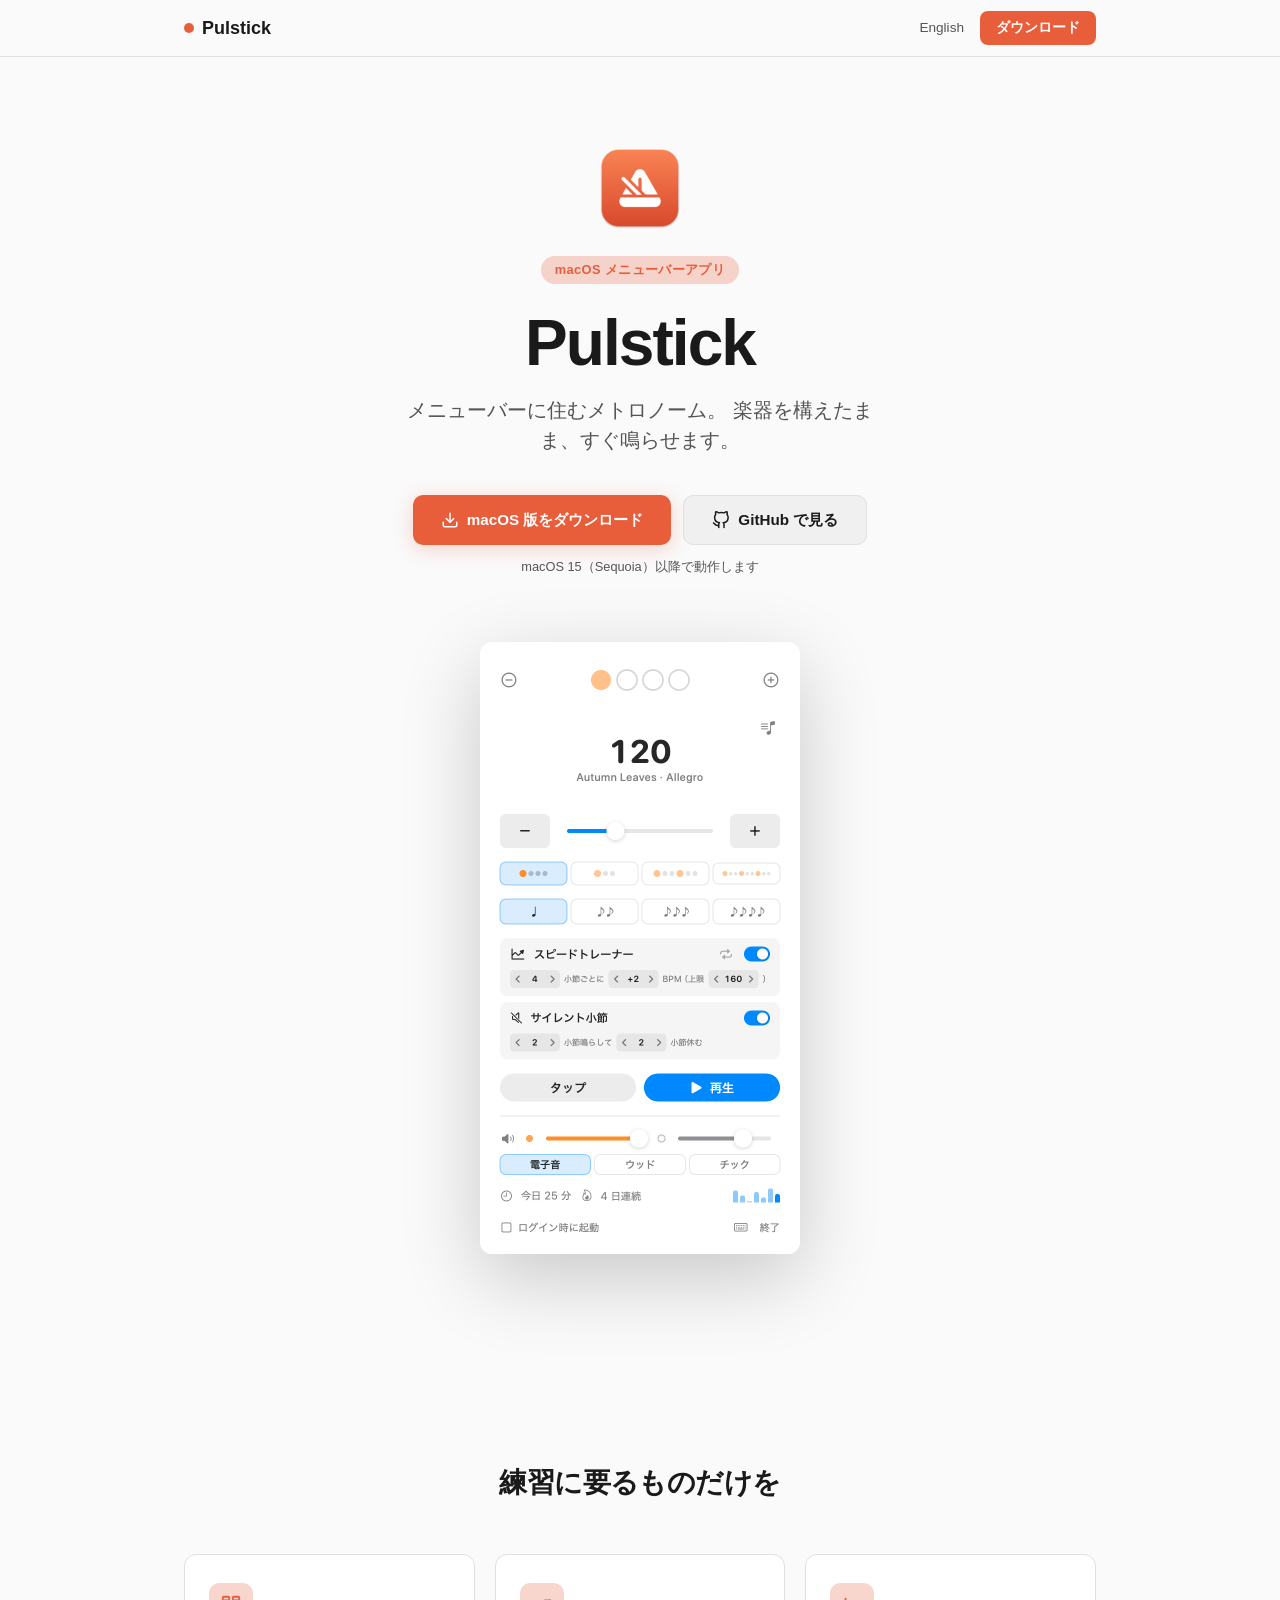
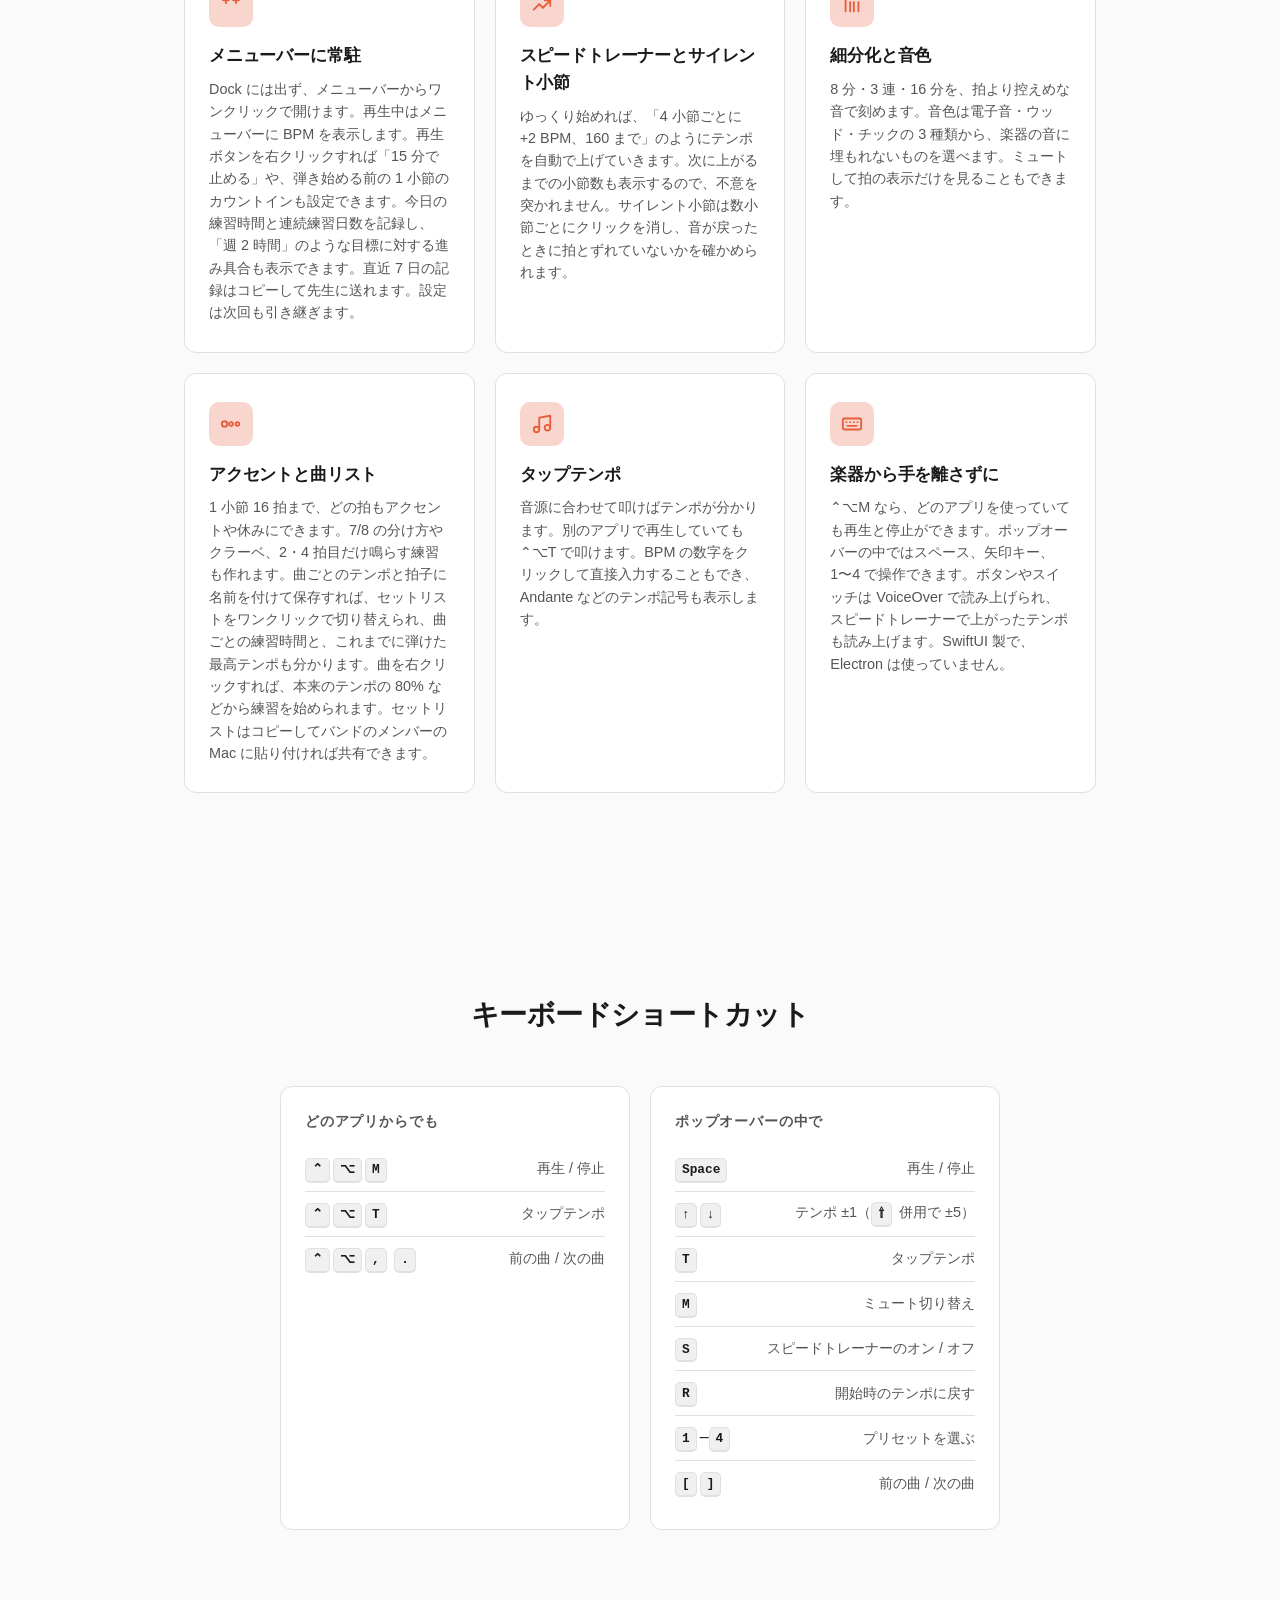
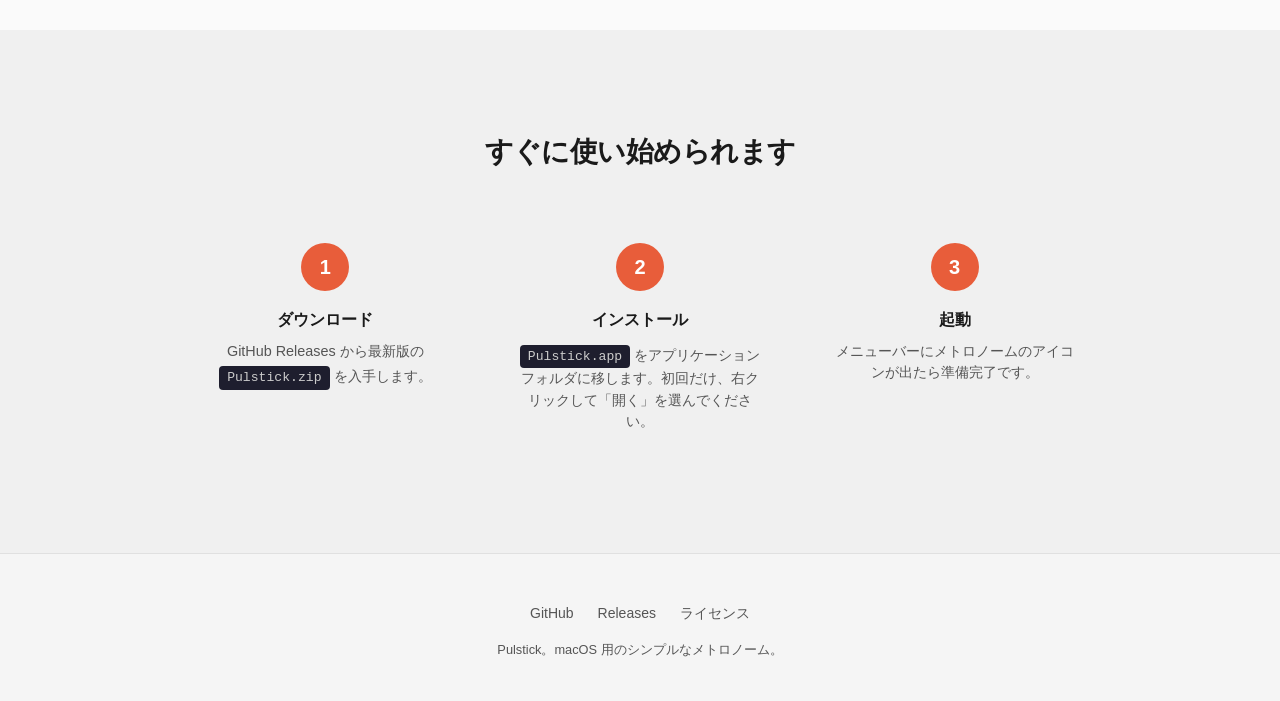
==== docs/ja/index.html @ 2b5653b4 "docs: tone down the VoiceOver claim" ====
<!DOCTYPE html>
<html lang="ja">
<head>
  <meta charset="UTF-8">
  <meta name="viewport" content="width=device-width, initial-scale=1.0">
  <title>Pulstick — メニューバーに住むメトロノーム（macOS）</title>
  <meta name="description" content="Pulstick は macOS のメニューバーに常駐するメトロノームです。タップテンポ、自由なアクセント、細分化、スピードトレーナー、どのアプリからでも使えるショートカットに対応。">
  <meta name="theme-color" content="#e85d3a" media="(prefers-color-scheme: light)">
  <meta name="theme-color" content="#f06b45" media="(prefers-color-scheme: dark)">
  <link rel="alternate" hreflang="en" href="../">
  <link rel="alternate" hreflang="ja" href="./">
  <link rel="icon" type="image/png" href="../icon.png">
  <link rel="apple-touch-icon" href="../icon.png">
  <link rel="stylesheet" href="../style.css">
</head>
<body>

  <a href="#main" class="skip-link">本文へ移動</a>

  <!-- Header -->
  <header class="site-header" role="banner">
    <div class="container">
      <div class="site-logo">
        <div class="logo-dot" aria-hidden="true"></div>
        Pulstick
      </div>
      <div class="header-actions">
        <a href="../" class="lang-link" hreflang="en" lang="en">English</a>
        <a href="https://github.com/ash1day/Pulstick/releases" class="header-cta">
          ダウンロード
        </a>
      </div>
    </div>
  </header>

  <main id="main">

    <!-- Hero -->
    <section class="hero" aria-labelledby="hero-heading">
      <div class="container">
        <img src="../icon.png" alt="" class="hero-icon" width="96" height="96">
        <div class="hero-badge">macOS メニューバーアプリ</div>
        <h1 id="hero-heading">Pulstick</h1>
        <p class="hero-tagline">
          メニューバーに住むメトロノーム。
          楽器を構えたまま、すぐ鳴らせます。
        </p>
        <div class="hero-actions">
          <a href="https://github.com/ash1day/Pulstick/releases" class="btn btn-primary">
            <svg width="18" height="18" viewBox="0 0 24 24" fill="none" stroke="currentColor" stroke-width="2" stroke-linecap="round" stroke-linejoin="round" aria-hidden="true"><path d="M21 15v4a2 2 0 0 1-2 2H5a2 2 0 0 1-2-2v-4"/><polyline points="7 10 12 15 17 10"/><line x1="12" y1="15" x2="12" y2="3"/></svg>
            macOS 版をダウンロード
          </a>
          <a href="https://github.com/ash1day/Pulstick" class="btn btn-secondary">
            <svg width="18" height="18" viewBox="0 0 24 24" fill="none" stroke="currentColor" stroke-width="2" stroke-linecap="round" stroke-linejoin="round" aria-hidden="true"><path d="M9 19c-5 1.5-5-2.5-7-3m14 6v-3.87a3.37 3.37 0 0 0-.94-2.61c3.14-.35 6.44-1.54 6.44-7A5.44 5.44 0 0 0 20 4.77 5.07 5.07 0 0 0 19.91 1S18.73.65 16 2.48a13.38 13.38 0 0 0-7 0C6.27.65 5.09 1 5.09 1A5.07 5.07 0 0 0 5 4.77a5.44 5.44 0 0 0-1.5 3.78c0 5.42 3.3 6.61 6.44 7A3.37 3.37 0 0 0 9 18.13V22"/></svg>
            GitHub で見る
          </a>
        </div>
        <p class="hero-note">macOS 15（Sequoia）以降で動作します</p>

        <!-- App Screenshot -->
        <div class="screenshot-wrapper">
          <picture>
            <source srcset="screenshot-dark.png" media="(prefers-color-scheme: dark)">
            <img src="screenshot.png" alt="Pulstick の画面。拍の丸、120 BPM（Allegro）、拍子と細分化のボタン、スピードトレーナーとサイレント小節の設定、タップと再生のボタン、今日の練習時間" class="screenshot" width="320" height="612" />
          </picture>
        </div>
      </div>
    </section>

    <!-- Features -->
    <section class="features" id="features" aria-labelledby="features-heading">
      <div class="container">
        <h2 class="section-title" id="features-heading">練習に要るものだけを</h2>
        <div class="features-grid">

          <div class="feature-card">
            <div class="feature-icon">
              <svg viewBox="0 0 24 24" aria-hidden="true"><rect x="3" y="3" width="7" height="4" rx="1"/><rect x="14" y="3" width="7" height="4" rx="1"/><line x1="6.5" y1="7" x2="6.5" y2="10"/><line x1="17.5" y1="7" x2="17.5" y2="10"/></svg>
            </div>
            <h3>メニューバーに常駐</h3>
            <p>Dock には出ず、メニューバーからワンクリックで開けます。再生中はメニューバーに BPM を表示します。再生ボタンを右クリックすれば「15 分で止める」や、弾き始める前の 1 小節のカウントインも設定できます。今日の練習時間と連続練習日数を記録し、「週 2 時間」のような目標に対する進み具合も表示できます。直近 7 日の記録はコピーして先生に送れます。設定は次回も引き継ぎます。</p>
          </div>

          <div class="feature-card">
            <div class="feature-icon">
              <svg viewBox="0 0 24 24" aria-hidden="true"><polyline points="3 17 9 11 13 15 21 7"/><polyline points="15 7 21 7 21 13"/></svg>
            </div>
            <h3>スピードトレーナーとサイレント小節</h3>
            <p>ゆっくり始めれば、「4 小節ごとに +2 BPM、160 まで」のようにテンポを自動で上げていきます。次に上がるまでの小節数も表示するので、不意を突かれません。サイレント小節は数小節ごとにクリックを消し、音が戻ったときに拍とずれていないかを確かめられます。</p>
          </div>

          <div class="feature-card">
            <div class="feature-icon">
              <svg viewBox="0 0 24 24" aria-hidden="true"><line x1="5" y1="5" x2="5" y2="19"/><line x1="10" y1="9" x2="10" y2="19"/><line x1="14" y1="9" x2="14" y2="19"/><line x1="19" y1="9" x2="19" y2="19"/></svg>
            </div>
            <h3>細分化と音色</h3>
            <p>8 分・3 連・16 分を、拍より控えめな音で刻めます。音色は電子音・ウッド・チックの 3 種類から、楽器の音に埋もれないものを選べます。ミュートして拍の表示だけを見ることもできます。</p>
          </div>

          <div class="feature-card">
            <div class="feature-icon">
              <svg viewBox="0 0 24 24" aria-hidden="true"><circle cx="5" cy="12" r="3"/><circle cx="12" cy="12" r="2"/><circle cx="19" cy="12" r="2"/></svg>
            </div>
            <h3>アクセントと曲リスト</h3>
            <p>1 小節 16 拍まで、どの拍もアクセントや休みにできます。7/8 の分け方やクラーベ、2・4 拍目だけ鳴らす練習も作れます。曲ごとのテンポと拍子に名前を付けて保存すれば、セットリストをワンクリックで切り替えられ、曲ごとの練習時間と、これまでに弾けた最高テンポも分かります。曲を右クリックすれば、本来のテンポの 80% などから練習を始められます。セットリストはコピーしてバンドのメンバーの Mac に貼り付ければ共有できます。</p>
          </div>

          <div class="feature-card">
            <div class="feature-icon">
              <svg viewBox="0 0 24 24" aria-hidden="true"><path d="M9 18V5l12-2v13"/><circle cx="6" cy="18" r="3"/><circle cx="18" cy="16" r="3"/></svg>
            </div>
            <h3>タップテンポ</h3>
            <p>音源に合わせて叩けばテンポが分かります。別のアプリで再生していても ⌃⌥T で叩けます。BPM の数字をクリックして直接入力することもでき、Andante などのテンポ記号も表示します。</p>
          </div>

          <div class="feature-card">
            <div class="feature-icon">
              <svg viewBox="0 0 24 24" aria-hidden="true"><rect x="2" y="6" width="20" height="12" rx="2"/><line x1="6" y1="10" x2="6" y2="10"/><line x1="10" y1="10" x2="10" y2="10"/><line x1="14" y1="10" x2="14" y2="10"/><line x1="18" y1="10" x2="18" y2="10"/><line x1="7" y1="14" x2="17" y2="14"/></svg>
            </div>
            <h3>楽器から手を離さずに</h3>
            <p>⌃⌥M なら、どのアプリを使っていても再生と停止ができます。ポップオーバーの中ではスペース、矢印キー、1〜4 で操作できます。ボタンやスイッチは VoiceOver で読み上げられ、スピードトレーナーで上がったテンポも読み上げます。SwiftUI 製で、Electron は使っていません。</p>
          </div>

        </div>
      </div>
    </section>

    <!-- Shortcuts -->
    <section class="shortcuts" id="shortcuts" aria-labelledby="shortcuts-heading">
      <div class="container">
        <h2 class="section-title" id="shortcuts-heading">キーボードショートカット</h2>
        <div class="shortcut-groups">
          <div class="shortcut-group">
            <h3>どのアプリからでも</h3>
            <dl>
              <div><dt><kbd>⌃</kbd><kbd>⌥</kbd><kbd>M</kbd></dt><dd>再生 / 停止</dd></div>
              <div><dt><kbd>⌃</kbd><kbd>⌥</kbd><kbd>T</kbd></dt><dd>タップテンポ</dd></div>
              <div><dt><kbd>⌃</kbd><kbd>⌥</kbd><kbd>,</kbd> <kbd>.</kbd></dt><dd>前の曲 / 次の曲</dd></div>
            </dl>
          </div>
          <div class="shortcut-group">
            <h3>ポップオーバーの中で</h3>
            <dl>
              <div><dt><kbd>Space</kbd></dt><dd>再生 / 停止</dd></div>
              <div><dt><kbd>↑</kbd><kbd>↓</kbd></dt><dd>テンポ ±1（<kbd>⇧</kbd> 併用で ±5）</dd></div>
              <div><dt><kbd>T</kbd></dt><dd>タップテンポ</dd></div>
              <div><dt><kbd>M</kbd></dt><dd>ミュート切り替え</dd></div>
              <div><dt><kbd>S</kbd></dt><dd>スピードトレーナーのオン / オフ</dd></div>
              <div><dt><kbd>R</kbd></dt><dd>開始時のテンポに戻す</dd></div>
              <div><dt><kbd>1</kbd>–<kbd>4</kbd></dt><dd>プリセットを選ぶ</dd></div>
              <div><dt><kbd>[</kbd><kbd>]</kbd></dt><dd>前の曲 / 次の曲</dd></div>
            </dl>
          </div>
        </div>
      </div>
    </section>

    <!-- Install -->
    <section class="install" id="install" aria-labelledby="install-heading">
      <div class="container">
        <h2 class="section-title" id="install-heading">すぐに使い始められます</h2>
        <div class="install-steps">

          <div class="install-step">
            <div class="step-number">1</div>
            <h3>ダウンロード</h3>
            <p>GitHub Releases から最新版の <code>Pulstick.zip</code> を入手します。</p>
          </div>

          <div class="install-step">
            <div class="step-number">2</div>
            <h3>インストール</h3>
            <p><code>Pulstick.app</code> をアプリケーションフォルダに移します。初回だけ、右クリックして「開く」を選んでください。</p>
          </div>

          <div class="install-step">
            <div class="step-number">3</div>
            <h3>起動</h3>
            <p>メニューバーにメトロノームのアイコンが出たら準備完了です。</p>
          </div>

        </div>
      </div>
    </section>

  </main>

  <!-- Footer -->
  <footer class="site-footer" role="contentinfo">
    <div class="container">
      <nav class="footer-links" aria-label="フッター">
        <a href="https://github.com/ash1day/Pulstick">GitHub</a>
        <a href="https://github.com/ash1day/Pulstick/releases">Releases</a>
        <a href="https://github.com/ash1day/Pulstick/blob/main/LICENSE">ライセンス</a>
      </nav>
      <p class="footer-copy">Pulstick。macOS 用のシンプルなメトロノーム。</p>
    </div>
  </footer>

</body>
</html>
---- docs/style.css ----
/* ============================================
   Pulstick Landing Page Styles
   Minimal, dark-mode ready, responsive
   ============================================ */

/* --- Reset & Base --- */
*,
*::before,
*::after {
  box-sizing: border-box;
  margin: 0;
  padding: 0;
}

:root {
  --bg: #fafafa;
  --bg-secondary: #f0f0f0;
  --text: #1a1a1a;
  --text-secondary: #555;
  --accent: #e85d3a;
  --accent-hover: #d14a28;
  --accent-glow: rgba(232, 93, 58, 0.25);
  --card-bg: #fff;
  --card-border: #e0e0e0;
  --footer-bg: #f5f5f5;
  --radius: 12px;
  --transition: 0.3s ease;
}

@media (prefers-color-scheme: dark) {
  :root {
    --bg: #0f0f14;
    --bg-secondary: #18181f;
    --text: #e8e8ec;
    --text-secondary: #9a9aaa;
    --accent: #f06b45;
    --accent-hover: #ff7f5c;
    --accent-glow: rgba(240, 107, 69, 0.3);
    --card-bg: #1a1a24;
    --card-border: #2a2a38;
    --footer-bg: #111118;
  }
}

html {
  scroll-behavior: smooth;
  -webkit-font-smoothing: antialiased;
  -moz-osx-font-smoothing: grayscale;
}

body {
  font-family: -apple-system, BlinkMacSystemFont, "SF Pro Text", "Segoe UI",
    Roboto, Helvetica, Arial, sans-serif;
  background: var(--bg);
  color: var(--text);
  line-height: 1.6;
  overflow-x: hidden;
}

a {
  color: var(--accent);
  text-decoration: none;
  transition: color var(--transition);
}

a:hover {
  color: var(--accent-hover);
}

/* --- Utility --- */
.container {
  max-width: 960px;
  margin: 0 auto;
  padding: 0 24px;
}

.section-title {
  font-size: 1.75rem;
  font-weight: 700;
  text-align: center;
  margin-bottom: 48px;
  letter-spacing: -0.02em;
}

/* --- Header / Nav --- */
.site-header {
  position: fixed;
  top: 0;
  left: 0;
  right: 0;
  z-index: 100;
  background: rgba(250, 250, 250, 0.8);
  backdrop-filter: blur(12px);
  -webkit-backdrop-filter: blur(12px);
  border-bottom: 1px solid var(--card-border);
  transition: background var(--transition);
}

@media (prefers-color-scheme: dark) {
  .site-header {
    background: rgba(15, 15, 20, 0.8);
  }
}

.site-header .container {
  display: flex;
  align-items: center;
  justify-content: space-between;
  height: 56px;
}

.site-logo {
  font-size: 1.125rem;
  font-weight: 700;
  color: var(--text);
  display: flex;
  align-items: center;
  gap: 8px;
}

.logo-dot {
  width: 10px;
  height: 10px;
  border-radius: 50%;
  background: var(--accent);
  animation: pulse-dot 1.2s ease-in-out infinite;
}

.header-cta {
  font-size: 0.85rem;
  font-weight: 600;
  padding: 6px 16px;
  border-radius: 8px;
  background: var(--accent);
  color: #fff;
  transition: background var(--transition), transform var(--transition);
}

.header-cta:hover {
  background: var(--accent-hover);
  color: #fff;
  transform: translateY(-1px);
}

/* --- Hero --- */
.hero {
  padding: 140px 0 100px;
  text-align: center;
}

.hero-badge {
  display: inline-block;
  font-size: 0.8rem;
  font-weight: 600;
  color: var(--accent);
  background: var(--accent-glow);
  padding: 4px 14px;
  border-radius: 20px;
  margin-bottom: 24px;
  letter-spacing: 0.03em;
}

.hero h1 {
  font-size: clamp(2.5rem, 6vw, 4rem);
  font-weight: 800;
  letter-spacing: -0.03em;
  line-height: 1.1;
  margin-bottom: 16px;
}

.hero-tagline {
  font-size: clamp(1rem, 2.5vw, 1.25rem);
  color: var(--text-secondary);
  max-width: 500px;
  margin: 0 auto 40px;
  line-height: 1.5;
}

.hero-actions {
  display: flex;
  gap: 12px;
  justify-content: center;
  flex-wrap: wrap;
  margin-bottom: 12px;
}

.btn {
  display: inline-flex;
  align-items: center;
  gap: 8px;
  font-size: 0.95rem;
  font-weight: 600;
  padding: 12px 28px;
  border-radius: 10px;
  transition: background var(--transition), transform var(--transition),
    box-shadow var(--transition);
}

.btn-primary {
  background: var(--accent);
  color: #fff;
  box-shadow: 0 4px 20px var(--accent-glow);
}

.btn-primary:hover {
  background: var(--accent-hover);
  color: #fff;
  transform: translateY(-2px);
  box-shadow: 0 8px 30px var(--accent-glow);
}

.btn-secondary {
  background: var(--bg-secondary);
  color: var(--text);
  border: 1px solid var(--card-border);
}

.btn-secondary:hover {
  background: var(--card-bg);
  transform: translateY(-2px);
}

.hero-note {
  font-size: 0.8rem;
  color: var(--text-secondary);
  margin-top: 8px;
}

/* --- Screenshot --- */
.screenshot-wrapper {
  margin-top: 64px;
  display: flex;
  justify-content: center;
}

.screenshot {
  border-radius: 12px;
  box-shadow: 0 24px 80px rgba(0, 0, 0, 0.2);
  max-width: 100%;
  height: auto;
}

/* --- Pulse Animation --- */
@keyframes pulse-dot {
  0%,
  100% {
    transform: scale(1);
    opacity: 1;
  }
  50% {
    transform: scale(1.5);
    opacity: 0.6;
  }
}

/* --- Features --- */
.features {
  padding: 100px 0;
}

.features-grid {
  display: grid;
  grid-template-columns: repeat(auto-fit, minmax(260px, 1fr));
  gap: 20px;
}

.feature-card {
  background: var(--card-bg);
  border: 1px solid var(--card-border);
  border-radius: var(--radius);
  padding: 28px 24px;
  transition: transform var(--transition), box-shadow var(--transition);
}

.feature-card:hover {
  transform: translateY(-4px);
  box-shadow: 0 12px 40px rgba(0, 0, 0, 0.08);
}

@media (prefers-color-scheme: dark) {
  .feature-card:hover {
    box-shadow: 0 12px 40px rgba(0, 0, 0, 0.3);
  }
}

.feature-icon {
  width: 44px;
  height: 44px;
  border-radius: 10px;
  background: var(--accent-glow);
  display: flex;
  align-items: center;
  justify-content: center;
  margin-bottom: 16px;
}

.feature-icon svg {
  width: 22px;
  height: 22px;
  stroke: var(--accent);
  fill: none;
  stroke-width: 2;
  stroke-linecap: round;
  stroke-linejoin: round;
}

.feature-card h3 {
  font-size: 1.05rem;
  font-weight: 700;
  margin-bottom: 8px;
  letter-spacing: -0.01em;
}

.feature-card p {
  font-size: 0.9rem;
  color: var(--text-secondary);
  line-height: 1.55;
}

/* --- Install --- */
.install {
  padding: 100px 0;
  background: var(--bg-secondary);
}

.install-steps {
  display: grid;
  grid-template-columns: repeat(auto-fit, minmax(240px, 1fr));
  gap: 32px;
  margin-top: 8px;
}

.install-step {
  text-align: center;
  padding: 20px;
}

.step-number {
  width: 48px;
  height: 48px;
  border-radius: 50%;
  background: var(--accent);
  color: #fff;
  font-size: 1.25rem;
  font-weight: 700;
  display: inline-flex;
  align-items: center;
  justify-content: center;
  margin-bottom: 16px;
}

.install-step h3 {
  font-size: 1rem;
  font-weight: 700;
  margin-bottom: 8px;
}

.install-step p {
  font-size: 0.9rem;
  color: var(--text-secondary);
  line-height: 1.5;
}

.install-step code {
  display: inline-block;
  background: #1e1e2e;
  color: #ccc;
  padding: 2px 8px;
  border-radius: 4px;
  font-size: 0.82rem;
  margin-top: 4px;
}

@media (prefers-color-scheme: dark) {
  .install-step code {
    background: #0a0a10;
  }
}

/* --- Footer --- */
.site-footer {
  padding: 48px 0;
  background: var(--footer-bg);
  border-top: 1px solid var(--card-border);
  text-align: center;
}

.footer-links {
  display: flex;
  gap: 24px;
  justify-content: center;
  margin-bottom: 16px;
  flex-wrap: wrap;
}

.footer-links a {
  font-size: 0.875rem;
  color: var(--text-secondary);
  transition: color var(--transition);
}

.footer-links a:hover {
  color: var(--accent);
}

.footer-copy {
  font-size: 0.8rem;
  color: var(--text-secondary);
}

/* --- Responsive --- */
@media (max-width: 640px) {
  .hero {
    padding: 120px 0 64px;
  }

  .section-title {
    font-size: 1.5rem;
    margin-bottom: 32px;
  }

  .features {
    padding: 64px 0;
  }

  .install {
    padding: 64px 0;
  }

  .features-grid {
    grid-template-columns: 1fr;
  }

  .install-steps {
    grid-template-columns: 1fr;
    gap: 24px;
  }
}

/* --- Accessibility --- */
@media (prefers-reduced-motion: reduce) {
  *,
  *::before,
  *::after {
    animation-duration: 0.01ms !important;
    animation-iteration-count: 1 !important;
    transition-duration: 0.01ms !important;
  }

  html {
    scroll-behavior: auto;
  }
}

:focus-visible {
  outline: 2px solid var(--accent);
  outline-offset: 2px;
}

/* Skip link for keyboard nav */
.skip-link {
  position: absolute;
  top: -100%;
  left: 8px;
  z-index: 200;
  background: var(--accent);
  color: #fff;
  padding: 8px 16px;
  border-radius: 0 0 8px 8px;
  font-size: 0.85rem;
  font-weight: 600;
  transition: top 0.2s;
}

.skip-link:focus {
  top: 0;
  color: #fff;
}

/* --- Shortcuts --- */
.shortcuts {
  padding: 100px 0;
}

.shortcut-groups {
  display: grid;
  grid-template-columns: repeat(auto-fit, minmax(260px, 1fr));
  gap: 20px;
  max-width: 720px;
  margin: 0 auto;
}

.shortcut-group {
  background: var(--card-bg);
  border: 1px solid var(--card-border);
  border-radius: var(--radius);
  padding: 24px;
}

.shortcut-group h3 {
  font-size: 0.85rem;
  font-weight: 600;
  text-transform: uppercase;
  letter-spacing: 0.06em;
  color: var(--text-secondary);
  margin-bottom: 14px;
}

.shortcut-group dl > div {
  display: flex;
  justify-content: space-between;
  align-items: center;
  gap: 12px;
  padding: 8px 0;
  border-top: 1px solid var(--card-border);
}

.shortcut-group dl > div:first-child {
  border-top: none;
}

.shortcut-group dd {
  font-size: 0.9rem;
  color: var(--text-secondary);
  text-align: right;
}

kbd {
  display: inline-block;
  min-width: 1.6em;
  padding: 2px 6px;
  margin-right: 3px;
  font: 600 0.8rem/1.4 ui-monospace, SFMono-Regular, Menlo, monospace;
  text-align: center;
  color: var(--text);
  background: var(--bg-secondary);
  border: 1px solid var(--card-border);
  border-bottom-width: 2px;
  border-radius: 5px;
}

@media (max-width: 640px) {
  .shortcuts {
    padding: 64px 0;
  }
}

/* --- App icon in hero --- */
.hero-icon {
  display: block;
  margin: 0 auto 20px;
  width: 96px;
  height: 96px;
}

/* --- Language switch --- */
.header-actions {
  display: flex;
  align-items: center;
  gap: 16px;
}

.lang-link {
  font-size: 0.85rem;
  color: var(--text-secondary);
  text-decoration: none;
}

.lang-link:hover {
  color: var(--text);
  text-decoration: underline;
}
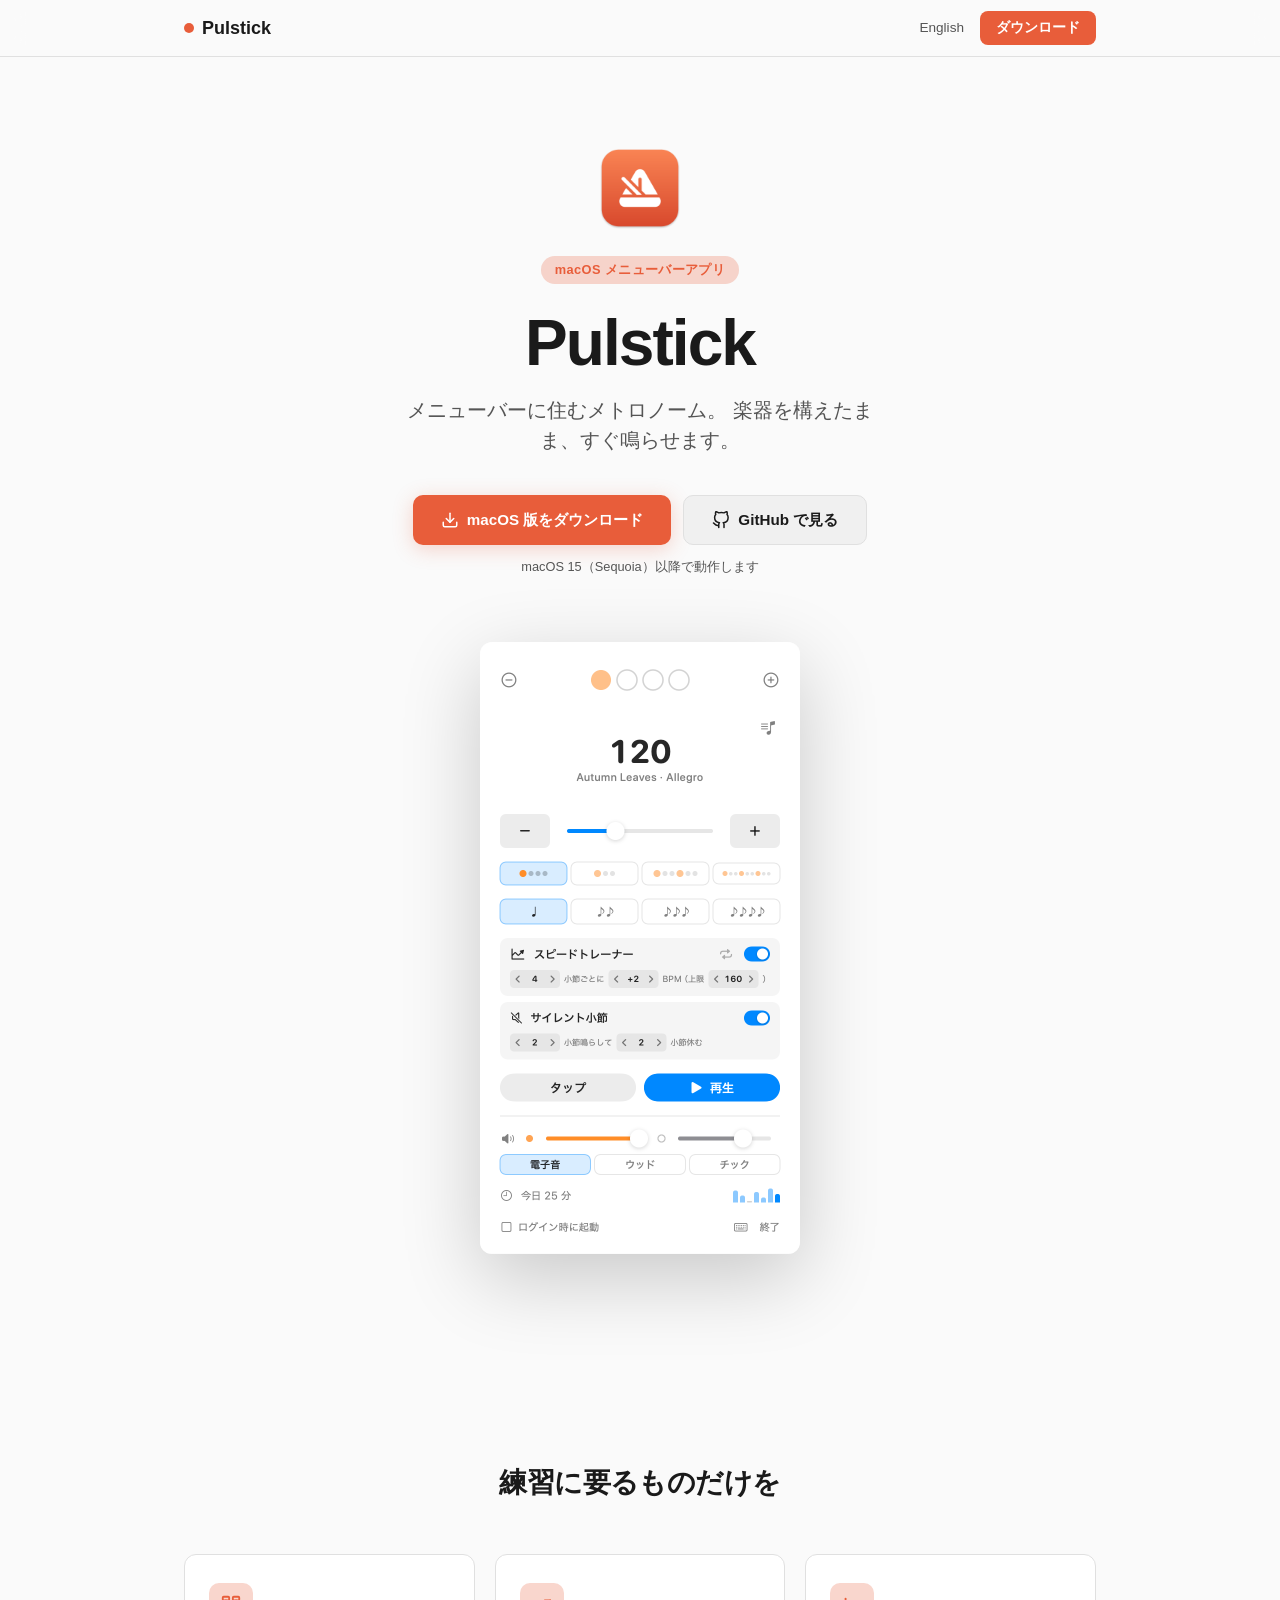
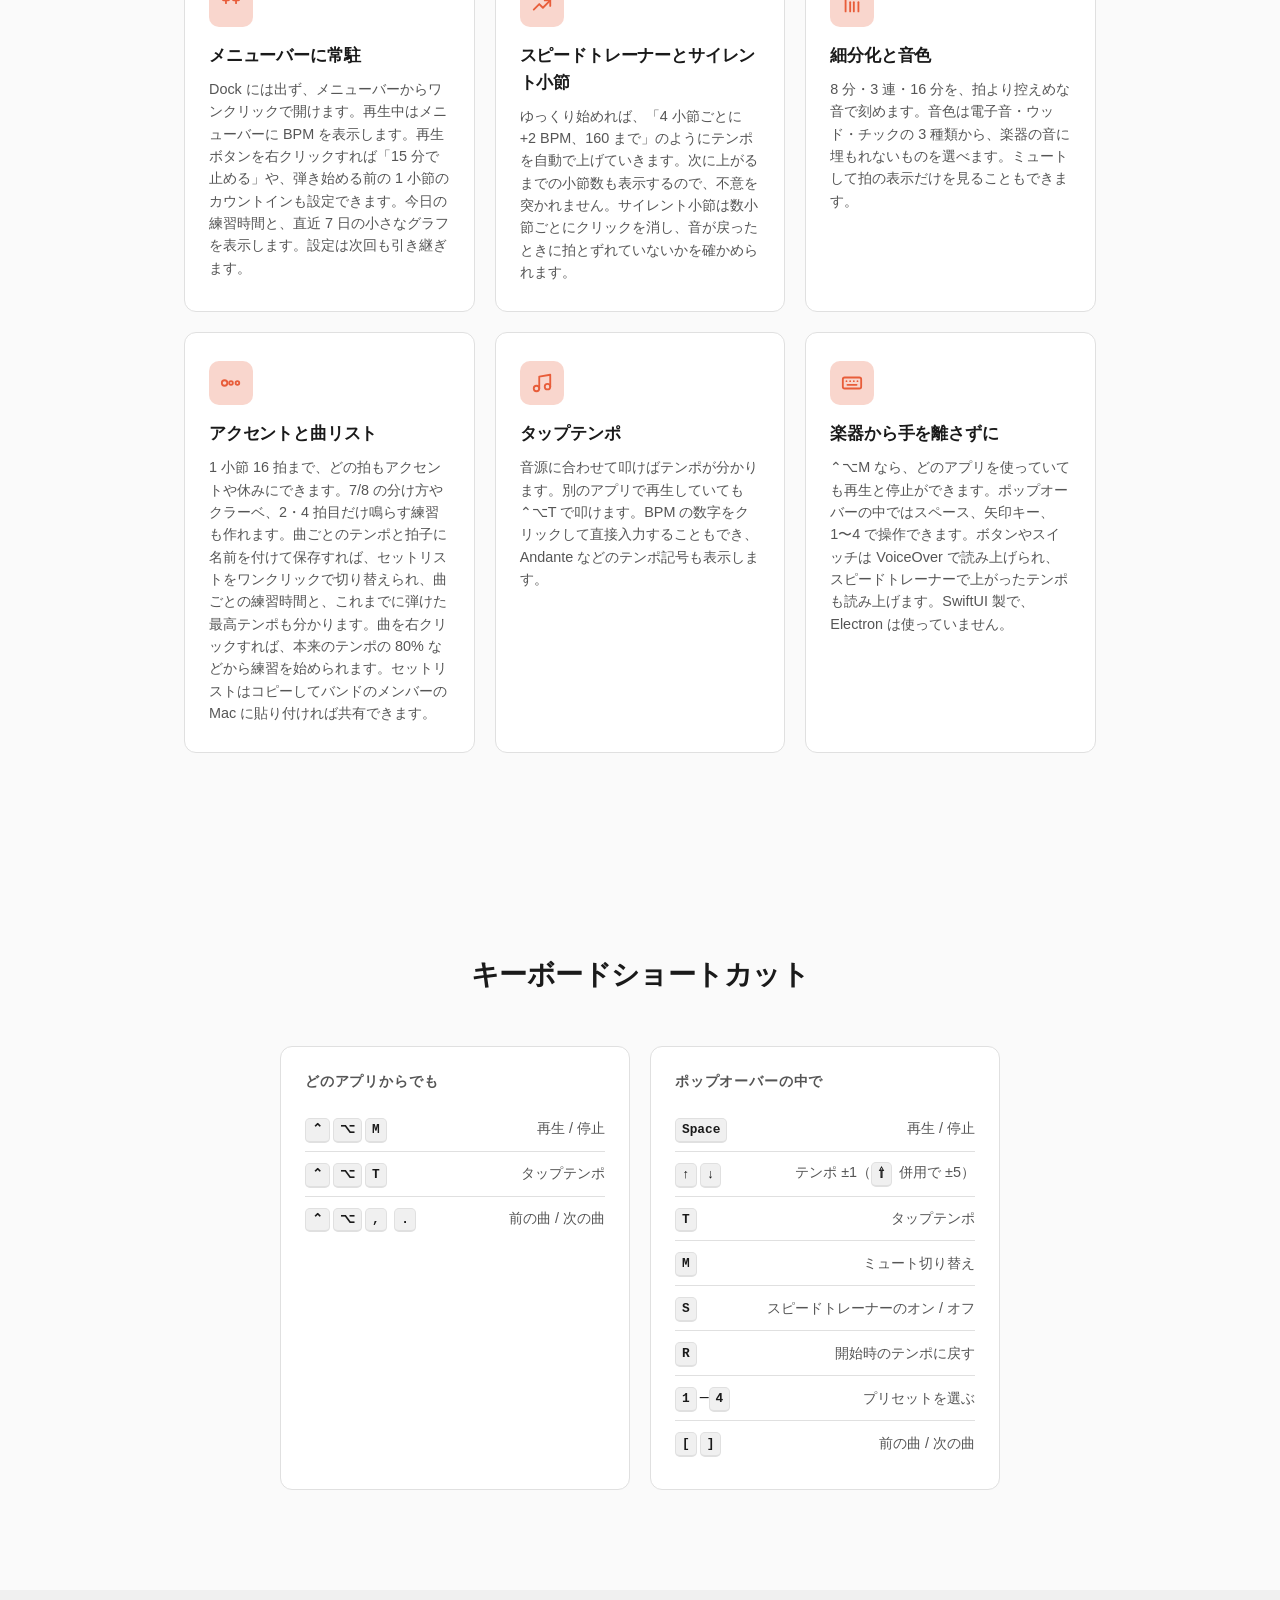
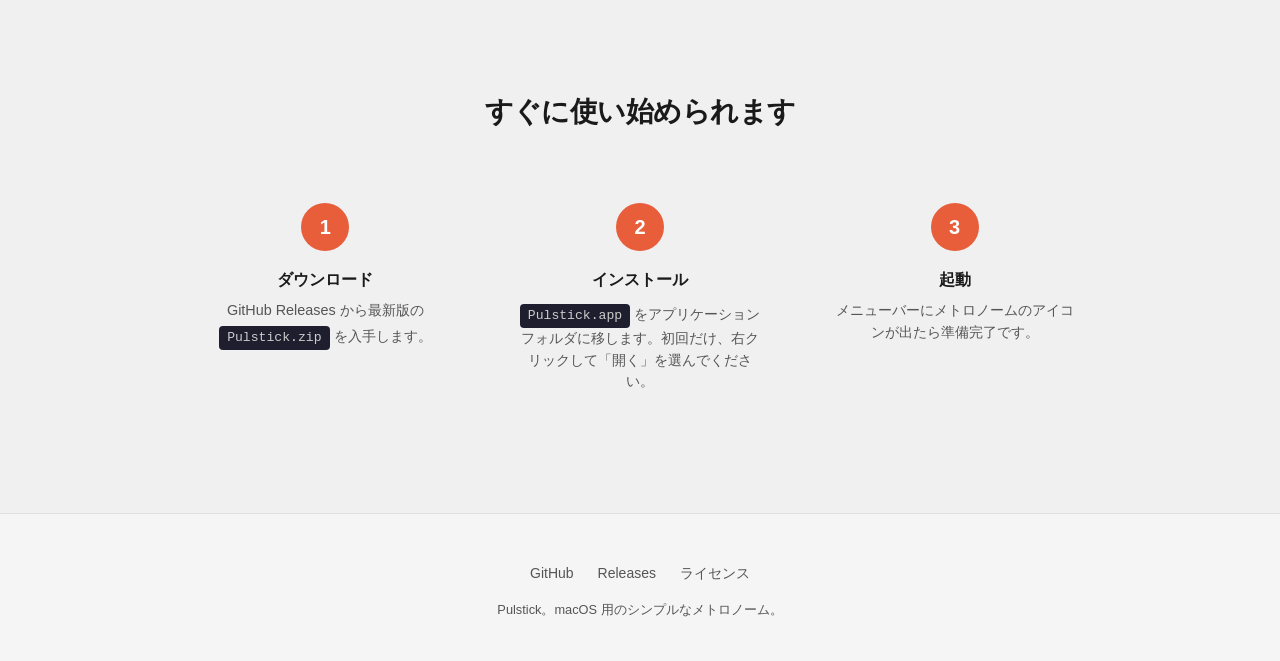
==== commit 450d625a: "refactor: drop the weekly goal, streak and practice report The practice log keeps today's minutes an" ====
--- a/docs/ja/index.html
+++ b/docs/ja/index.html
@@ -78,7 +78,7 @@
               <svg viewBox="0 0 24 24" aria-hidden="true"><rect x="3" y="3" width="7" height="4" rx="1"/><rect x="14" y="3" width="7" height="4" rx="1"/><line x1="6.5" y1="7" x2="6.5" y2="10"/><line x1="17.5" y1="7" x2="17.5" y2="10"/></svg>
             </div>
             <h3>メニューバーに常駐</h3>
-            <p>Dock には出ず、メニューバーからワンクリックで開けます。再生中はメニューバーに BPM を表示します。再生ボタンを右クリックすれば「15 分で止める」や、弾き始める前の 1 小節のカウントインも設定できます。今日の練習時間と連続練習日数を記録し、「週 2 時間」のような目標に対する進み具合も表示できます。直近 7 日の記録はコピーして先生に送れます。設定は次回も引き継ぎます。</p>
+            <p>Dock には出ず、メニューバーからワンクリックで開けます。再生中はメニューバーに BPM を表示します。再生ボタンを右クリックすれば「15 分で止める」や、弾き始める前の 1 小節のカウントインも設定できます。今日の練習時間と、直近 7 日の小さなグラフを表示します。設定は次回も引き継ぎます。</p>
           </div>
 
           <div class="feature-card">
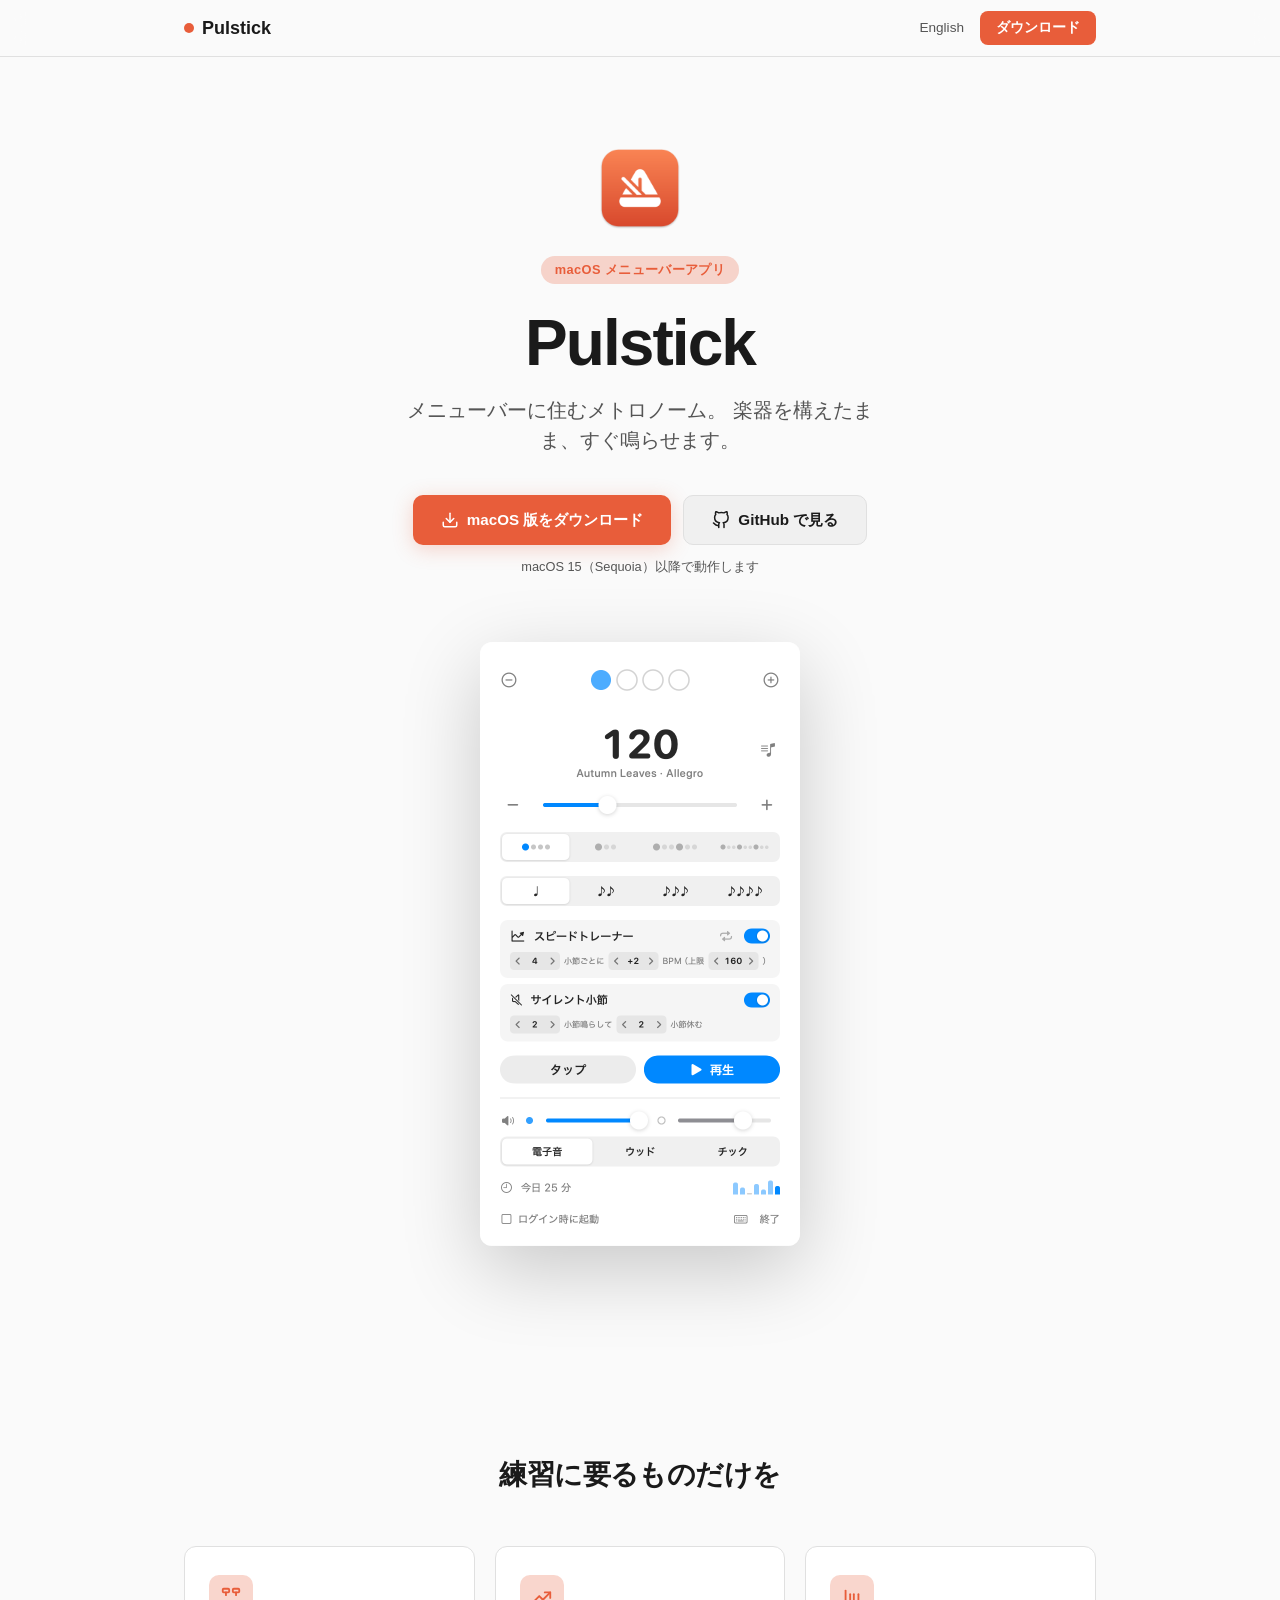
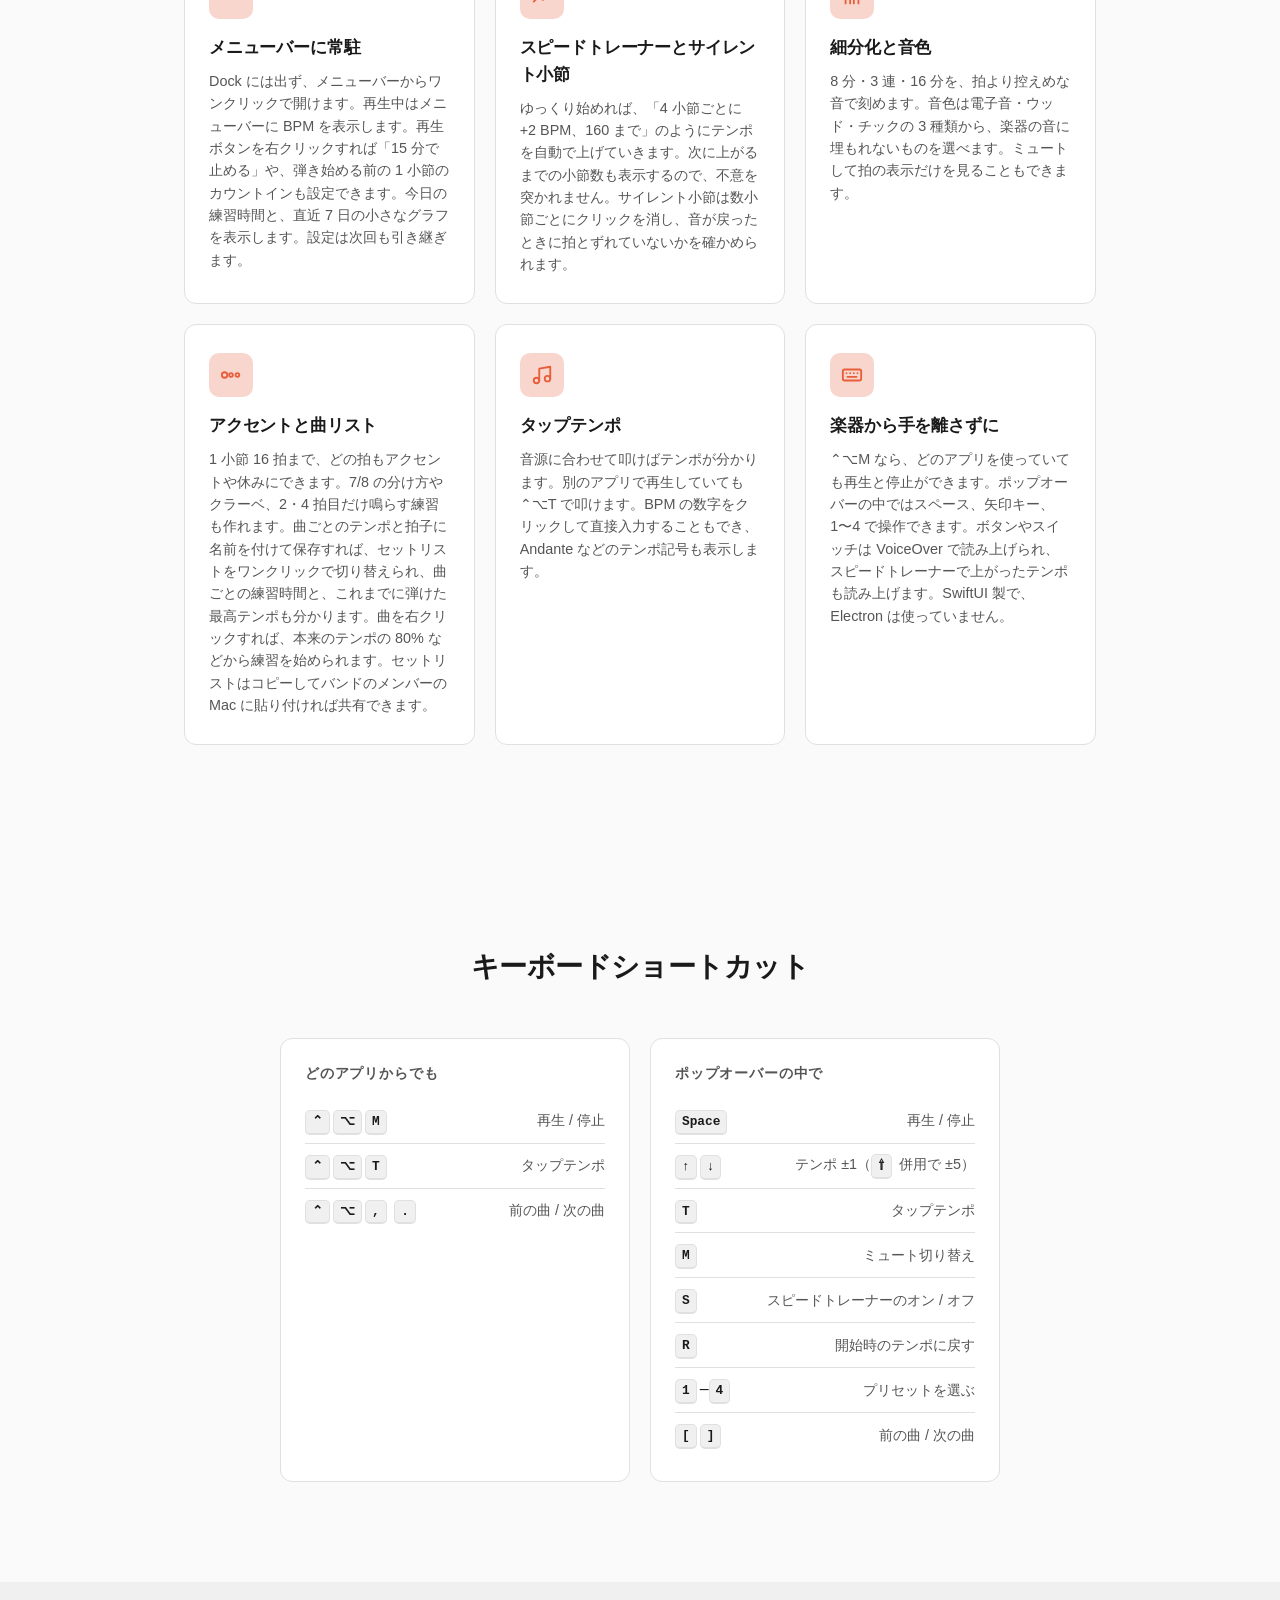
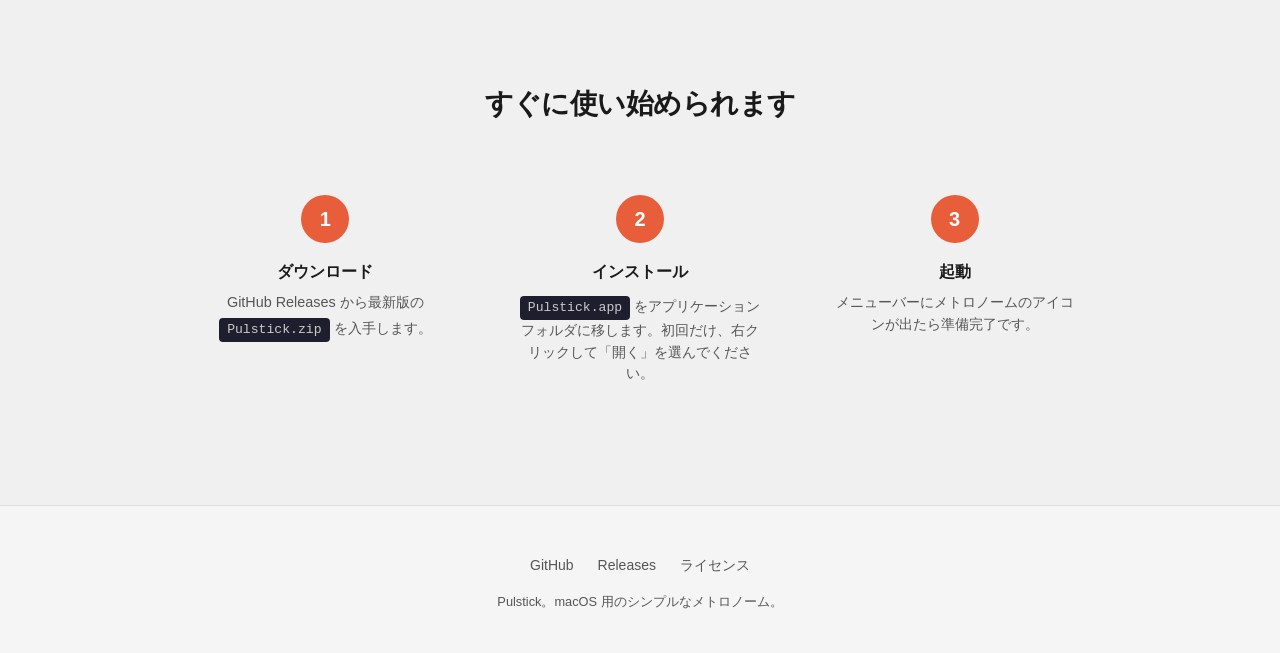
==== commit 15494795: "docs: refresh the screenshots for the new look" ====
--- a/docs/ja/index.html
+++ b/docs/ja/index.html
@@ -61,7 +61,7 @@
         <div class="screenshot-wrapper">
           <picture>
             <source srcset="screenshot-dark.png" media="(prefers-color-scheme: dark)">
-            <img src="screenshot.png" alt="Pulstick の画面。拍の丸、120 BPM（Allegro）、拍子と細分化のボタン、スピードトレーナーとサイレント小節の設定、タップと再生のボタン、今日の練習時間" class="screenshot" width="320" height="612" />
+            <img src="screenshot.png" alt="Pulstick の画面。拍の丸、120 BPM（Allegro）、拍子と細分化のボタン、スピードトレーナーとサイレント小節の設定、タップと再生のボタン、今日の練習時間" class="screenshot" width="320" height="604" />
           </picture>
         </div>
       </div>
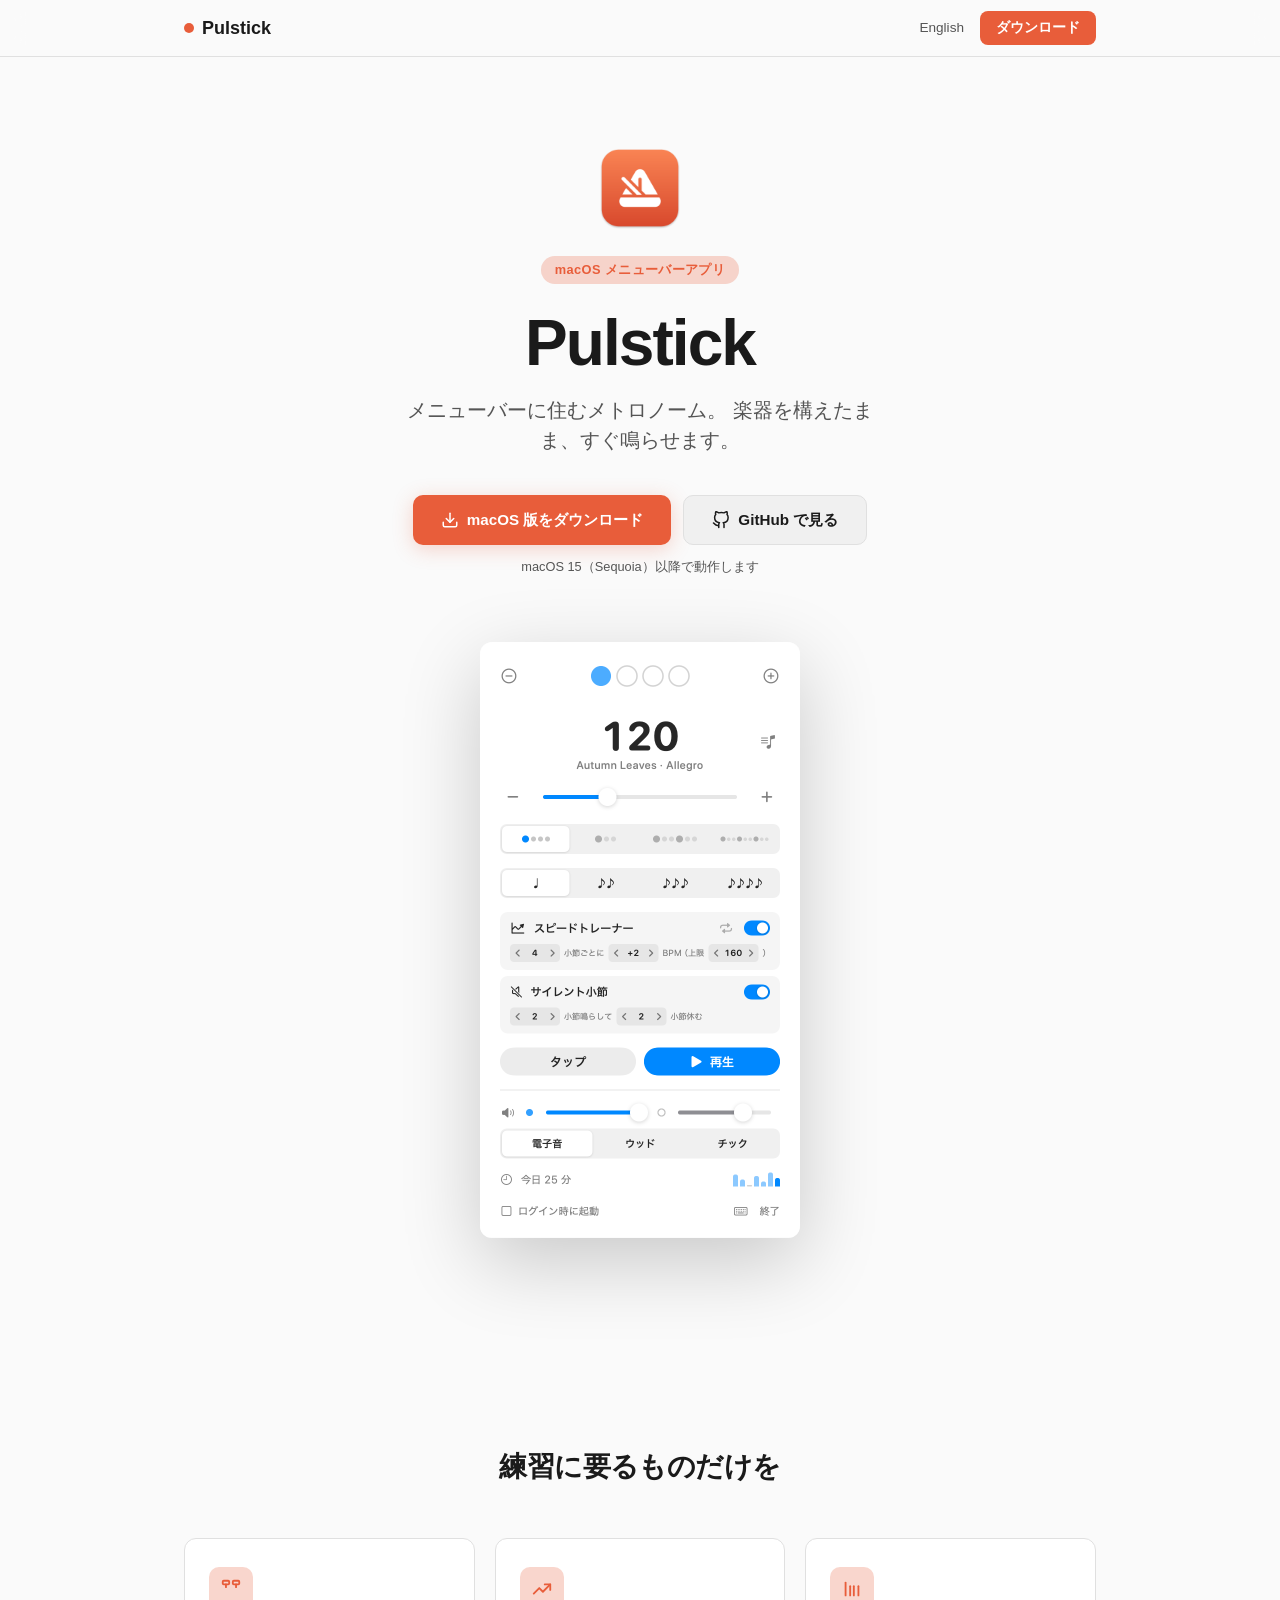
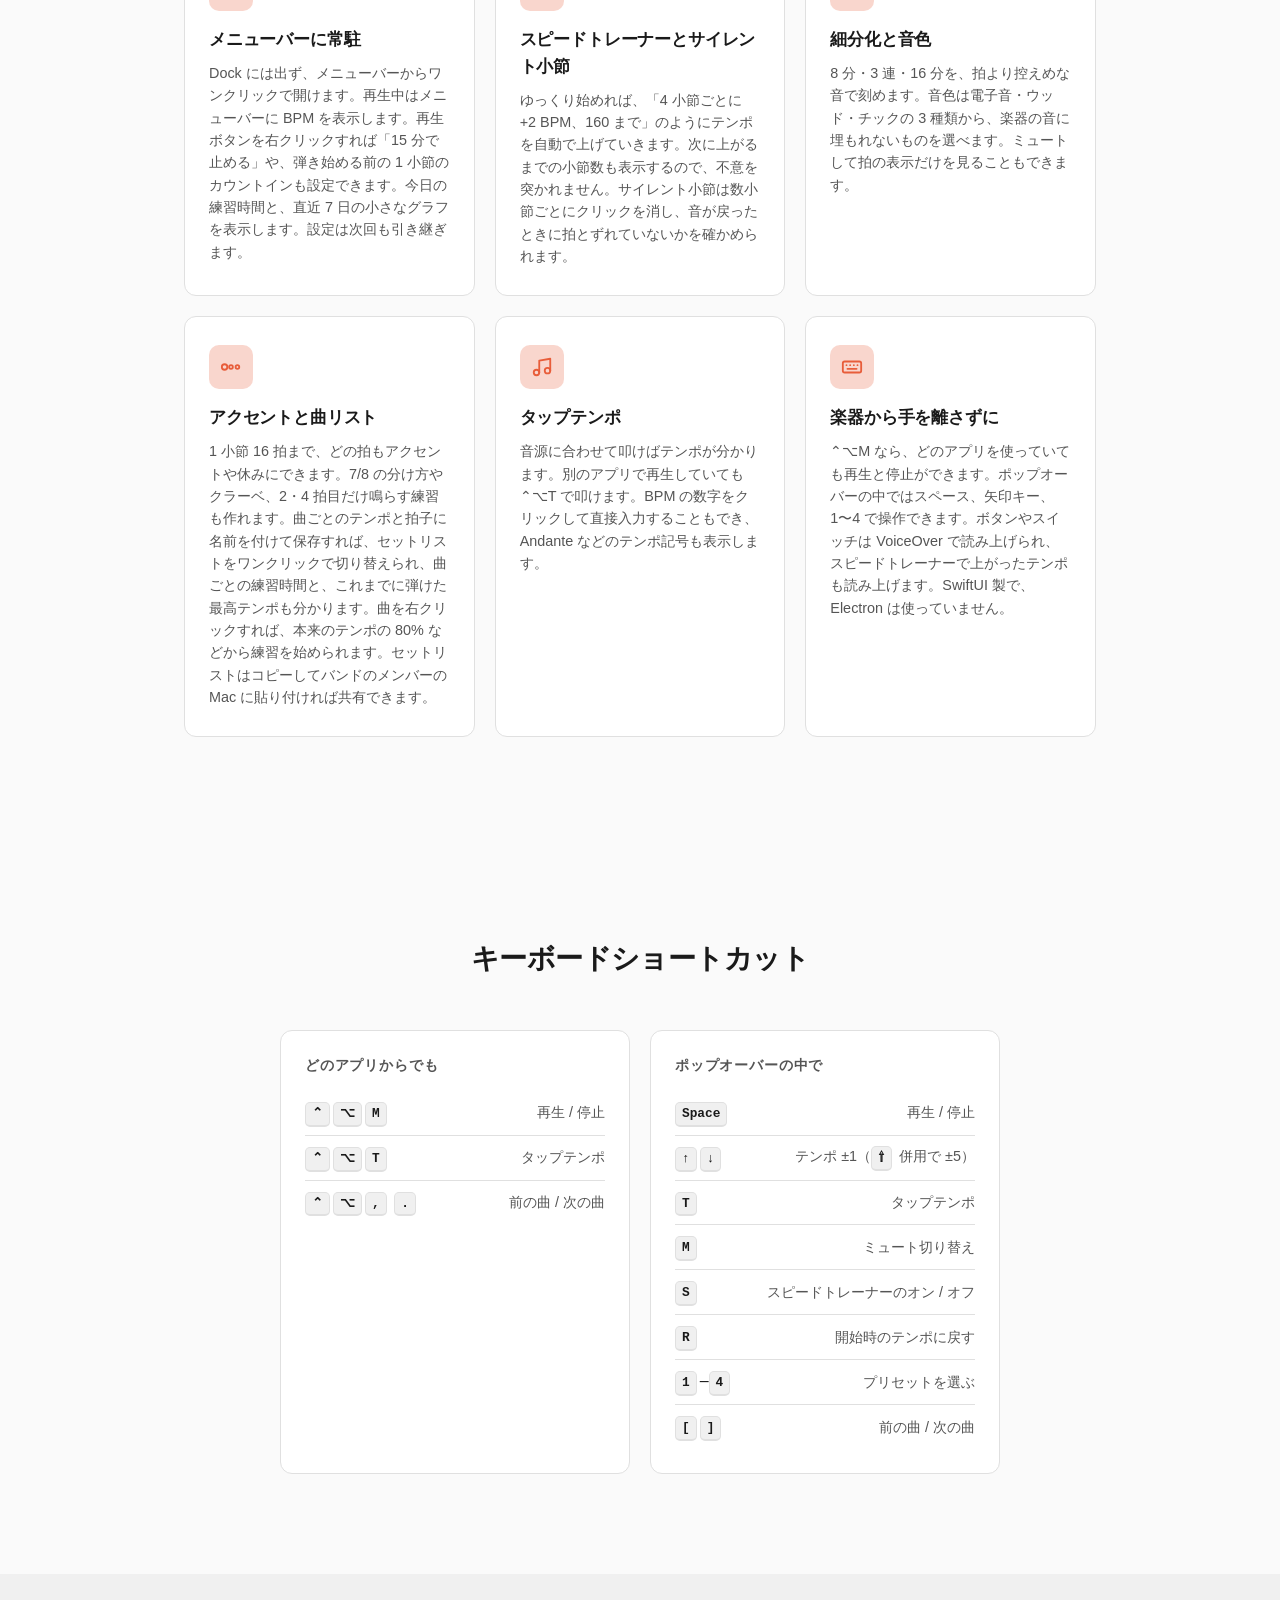
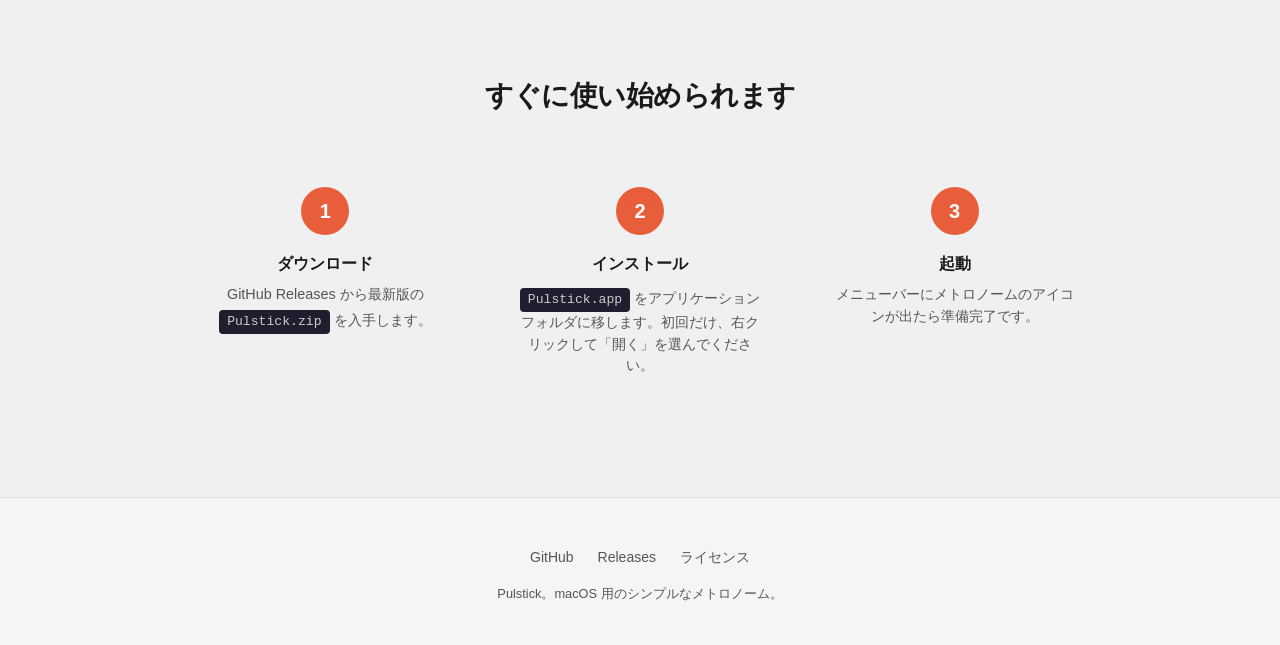
==== commit f0615fa0: "docs: refresh the screenshots" ====
--- a/docs/ja/index.html
+++ b/docs/ja/index.html
@@ -61,7 +61,7 @@
         <div class="screenshot-wrapper">
           <picture>
             <source srcset="screenshot-dark.png" media="(prefers-color-scheme: dark)">
-            <img src="screenshot.png" alt="Pulstick の画面。拍の丸、120 BPM（Allegro）、拍子と細分化のボタン、スピードトレーナーとサイレント小節の設定、タップと再生のボタン、今日の練習時間" class="screenshot" width="320" height="604" />
+            <img src="screenshot.png" alt="Pulstick の画面。拍の丸、120 BPM（Allegro）、拍子と細分化のボタン、スピードトレーナーとサイレント小節の設定、タップと再生のボタン、今日の練習時間" class="screenshot" width="320" height="596" />
           </picture>
         </div>
       </div>
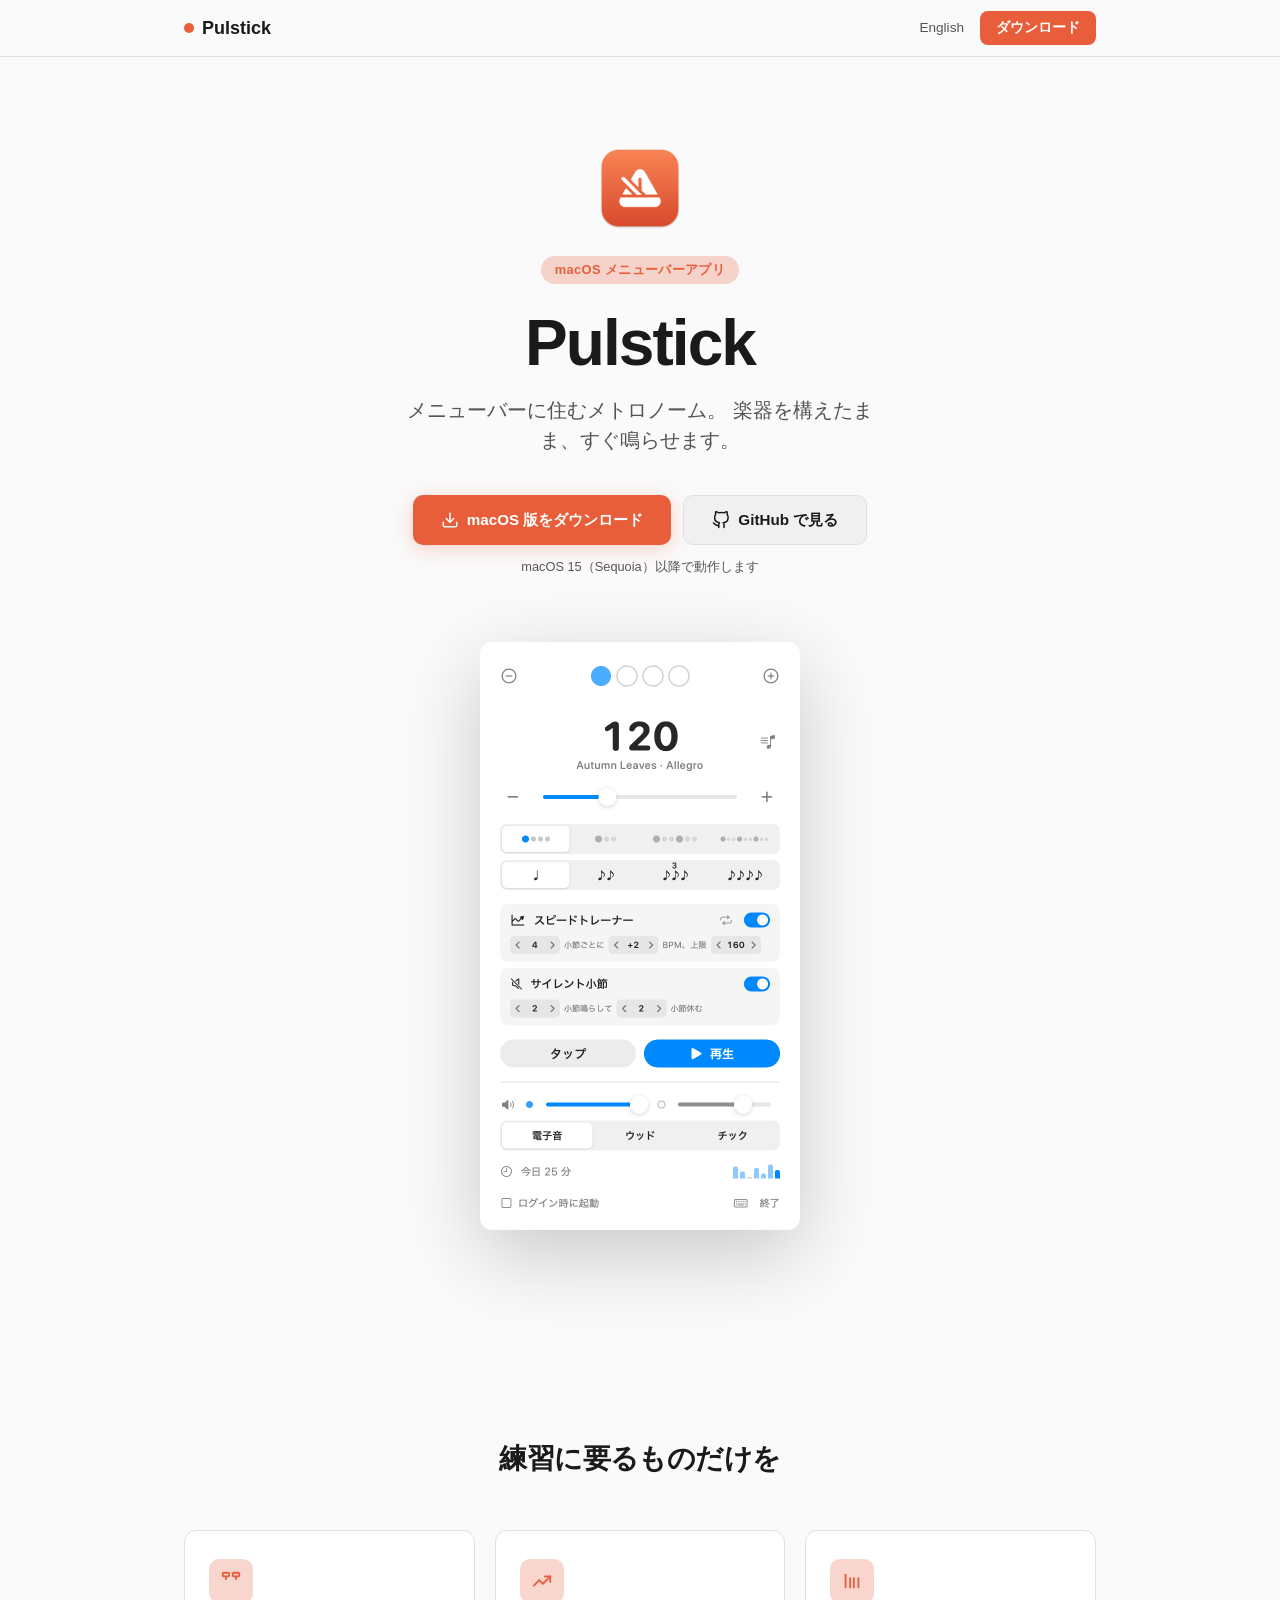
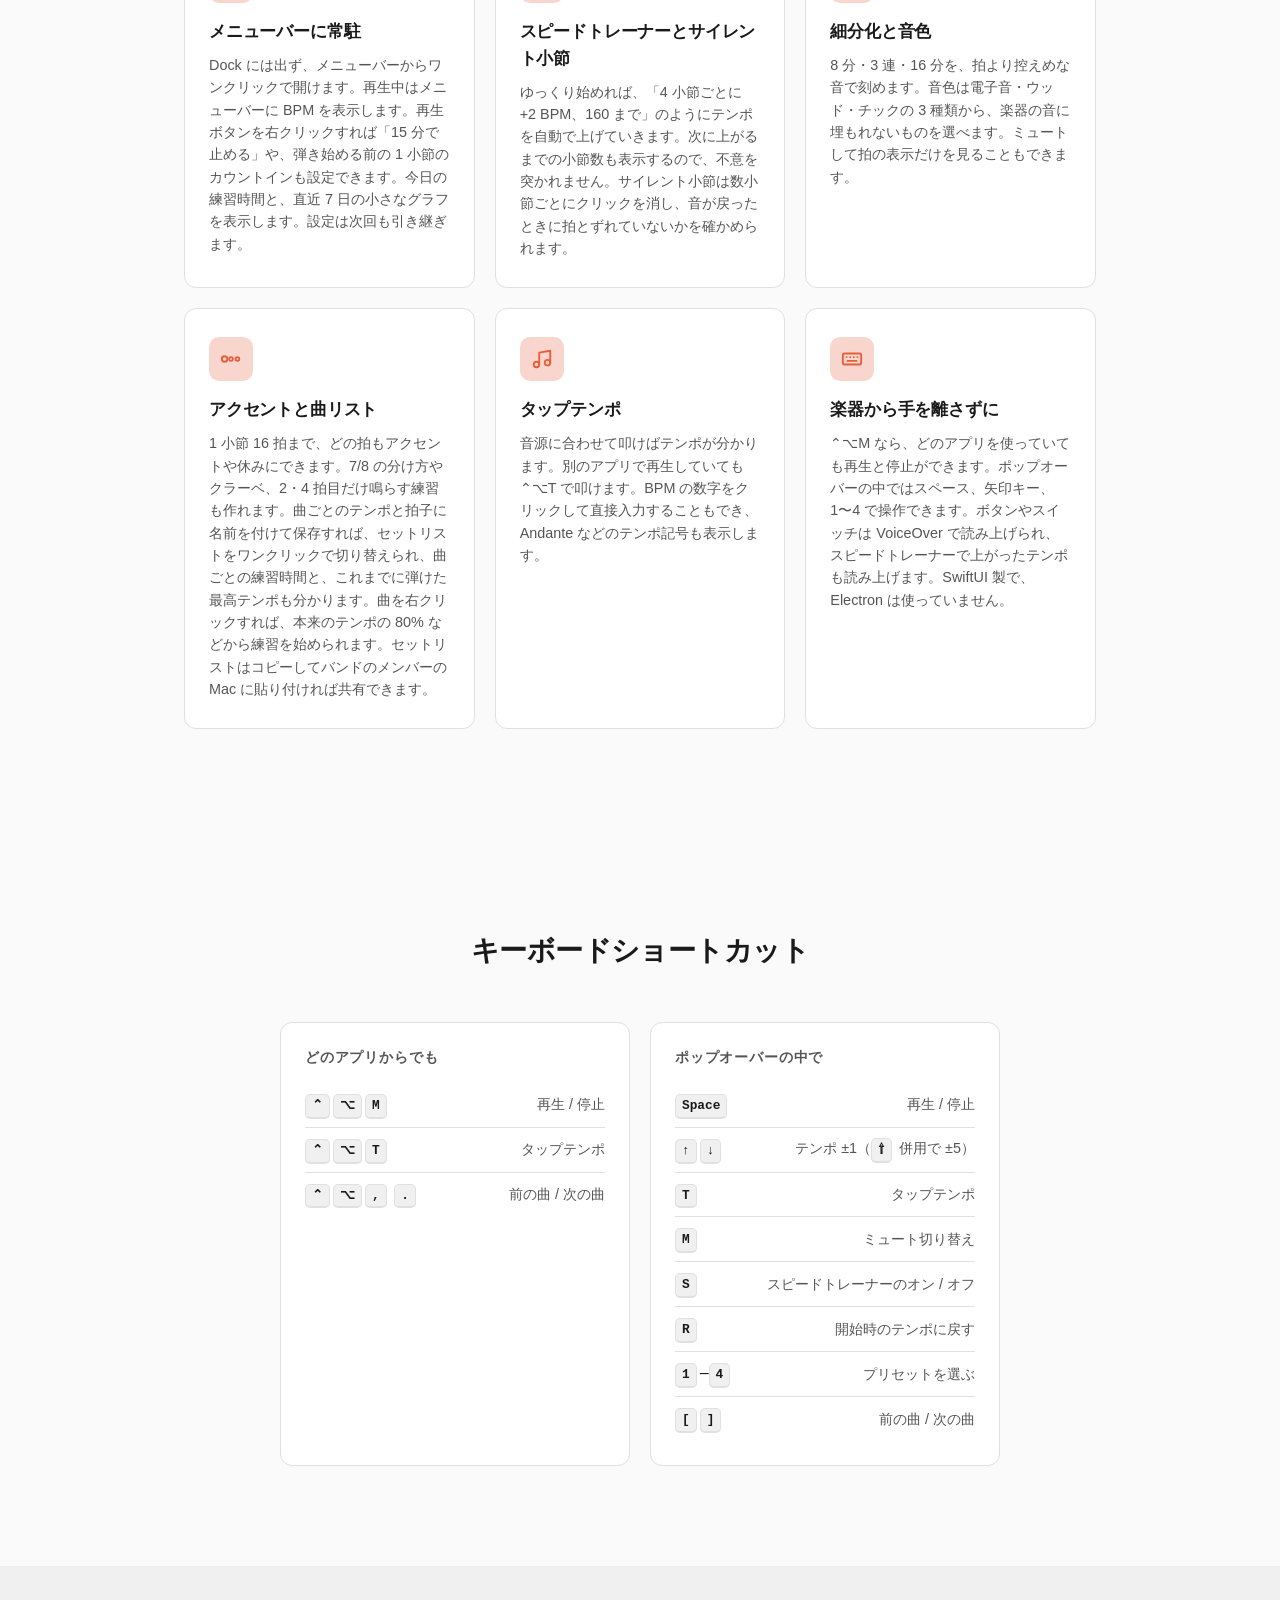
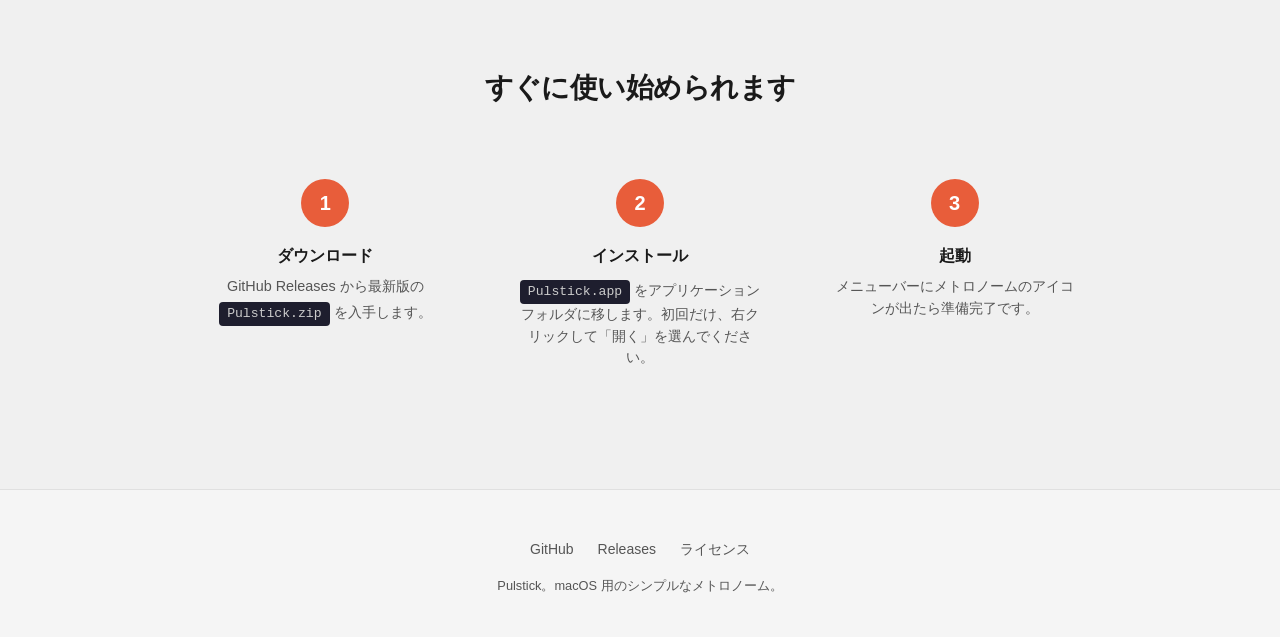
==== commit 29627270: "docs: refresh the screenshots" ====
--- a/docs/ja/index.html
+++ b/docs/ja/index.html
@@ -61,7 +61,7 @@
         <div class="screenshot-wrapper">
           <picture>
             <source srcset="screenshot-dark.png" media="(prefers-color-scheme: dark)">
-            <img src="screenshot.png" alt="Pulstick の画面。拍の丸、120 BPM（Allegro）、拍子と細分化のボタン、スピードトレーナーとサイレント小節の設定、タップと再生のボタン、今日の練習時間" class="screenshot" width="320" height="596" />
+            <img src="screenshot.png" alt="Pulstick の画面。拍の丸、120 BPM（Allegro）、拍子と細分化のボタン、スピードトレーナーとサイレント小節の設定、タップと再生のボタン、今日の練習時間" class="screenshot" width="320" height="588" />
           </picture>
         </div>
       </div>
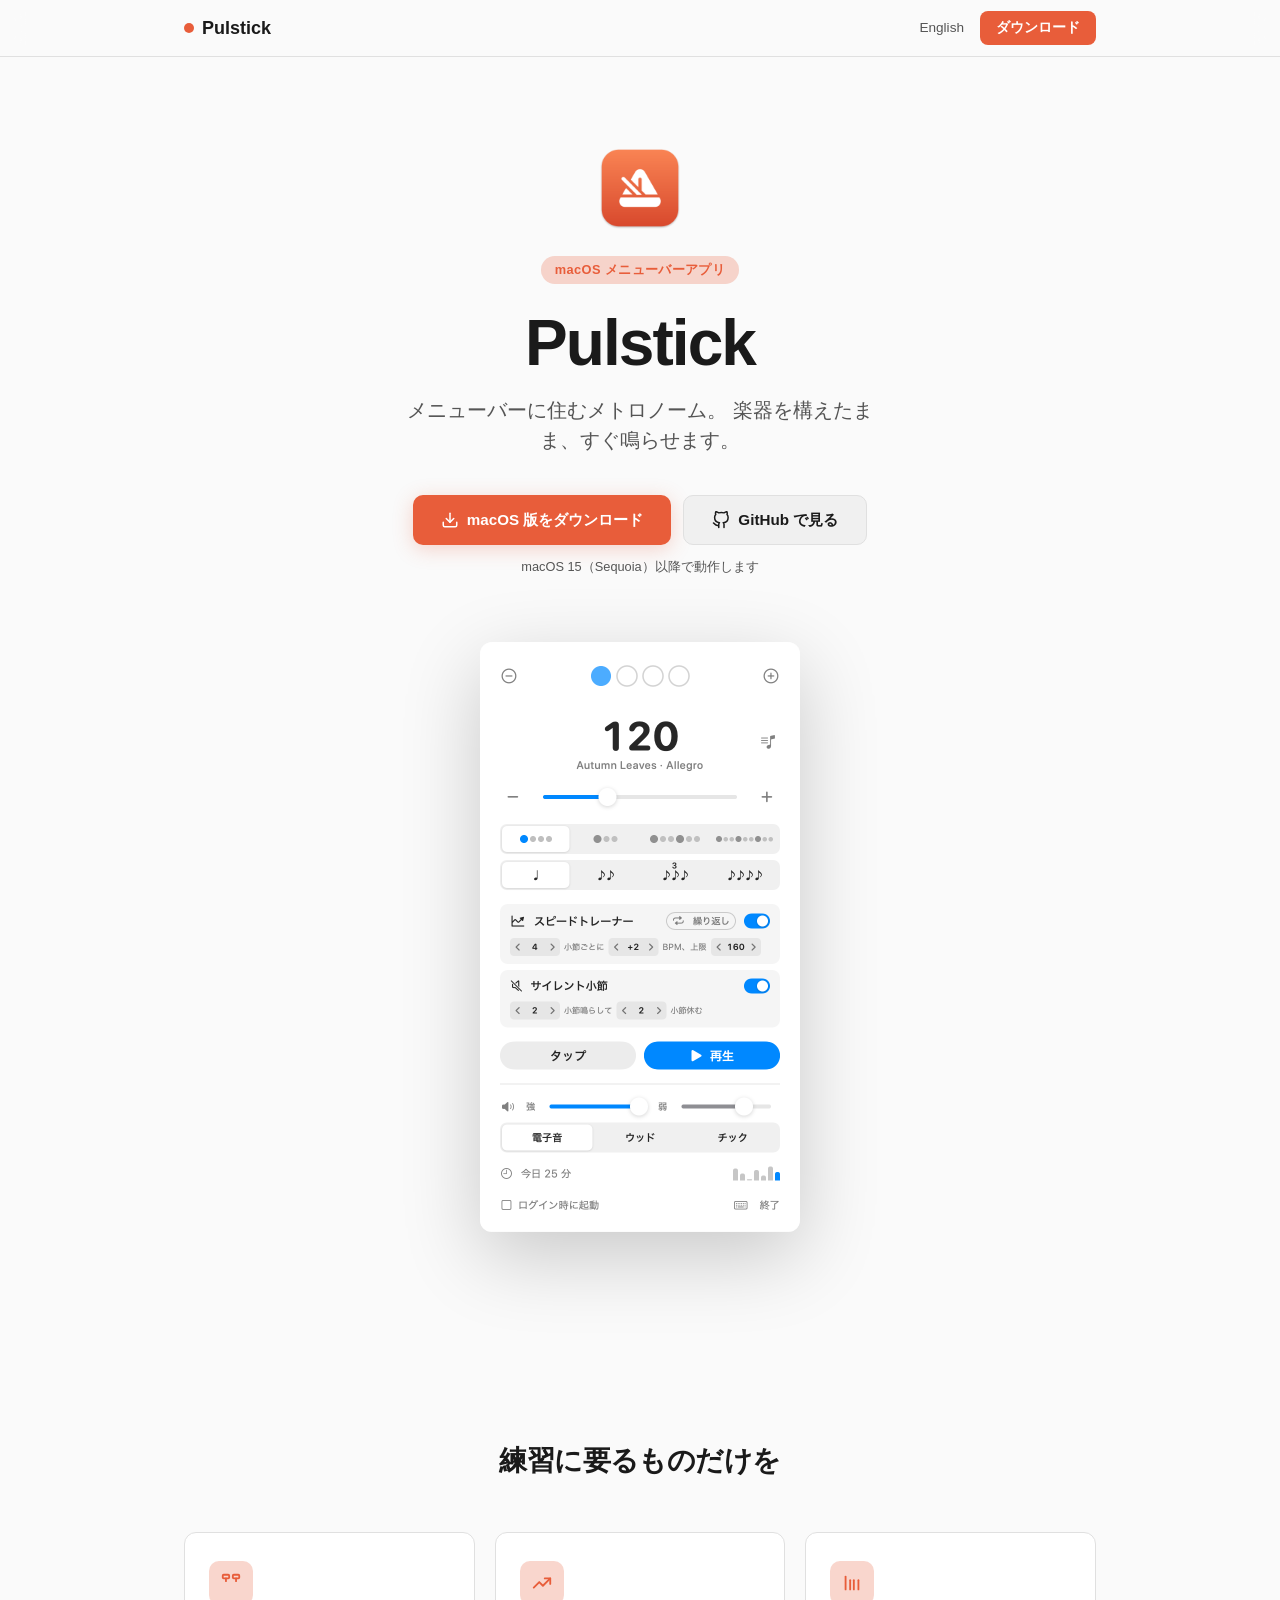
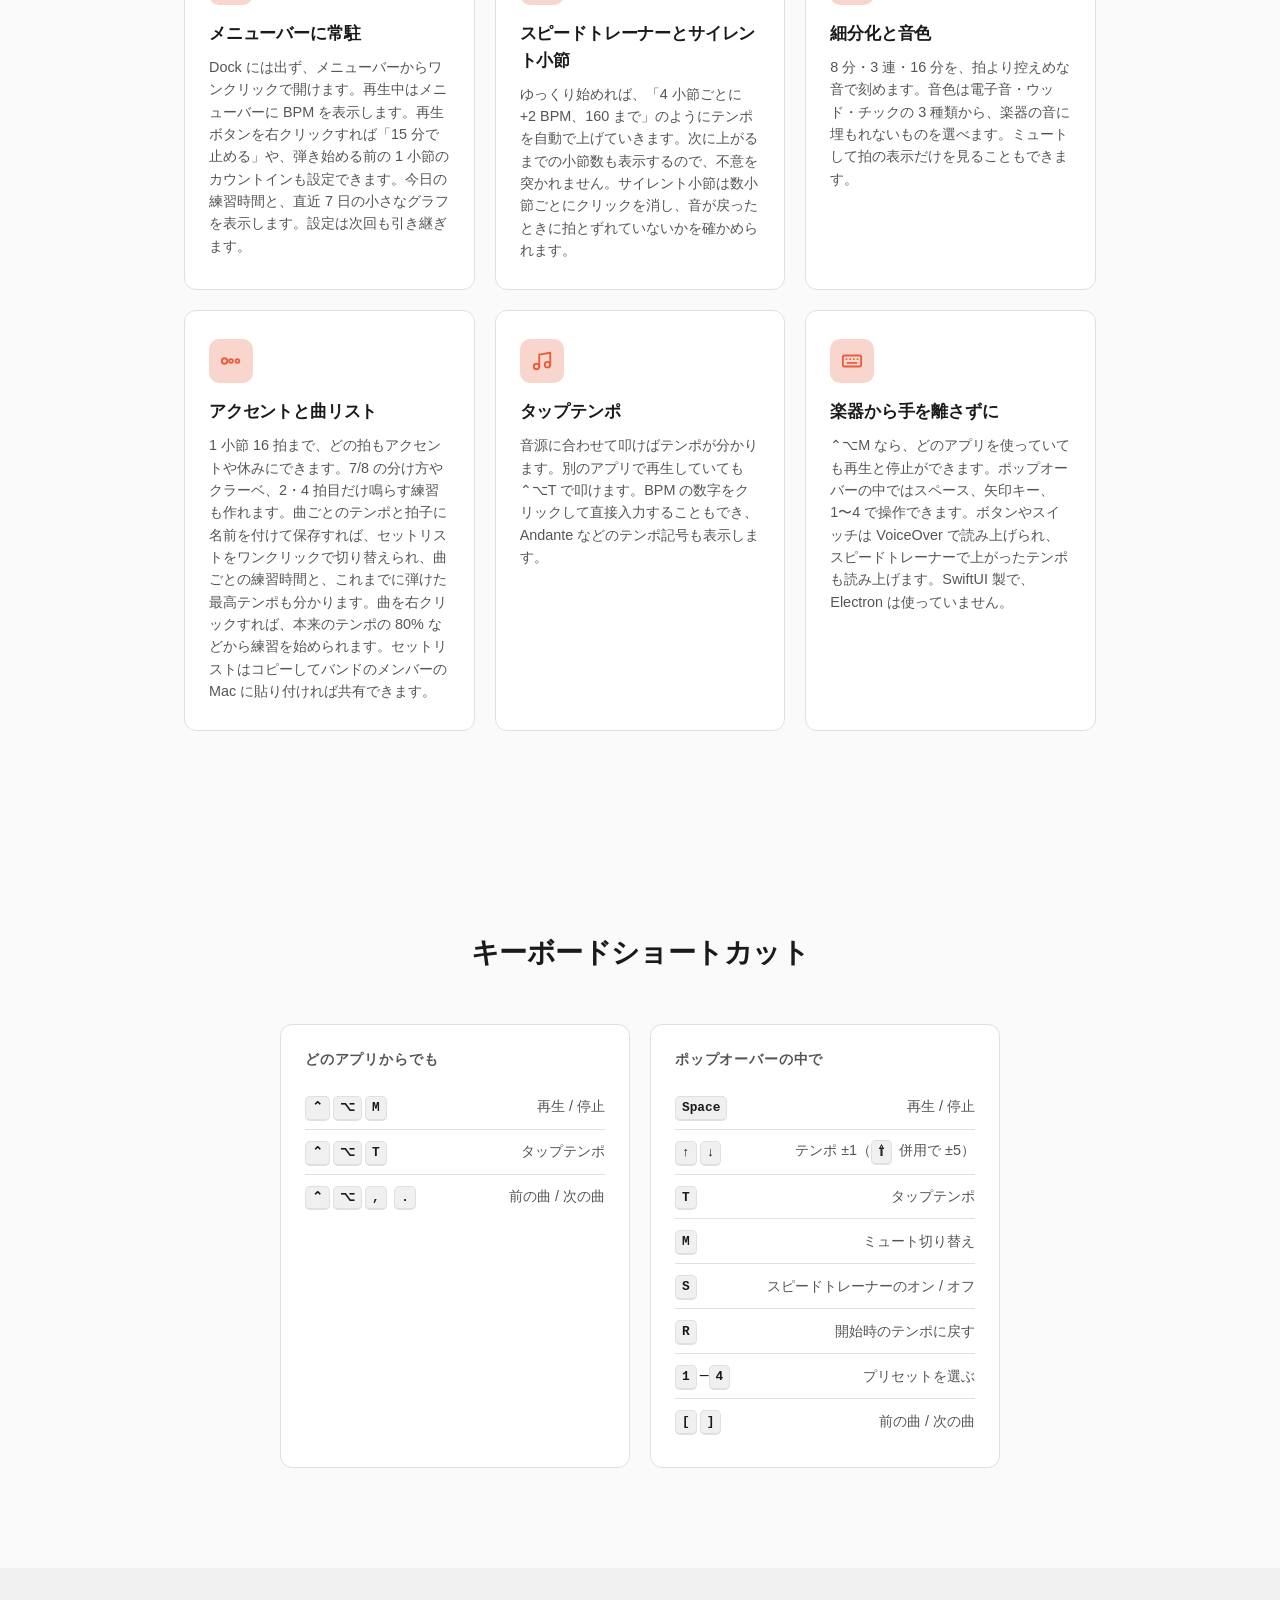
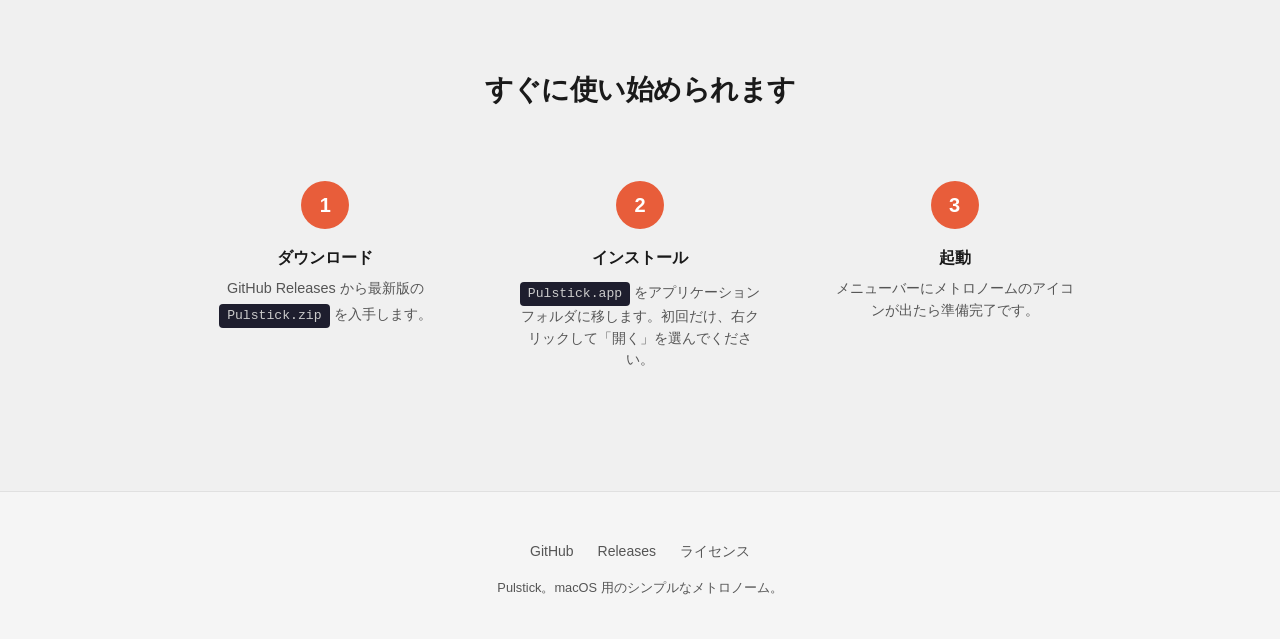
==== commit 97b872f5: "docs: refresh screenshots" ====
--- a/docs/ja/index.html
+++ b/docs/ja/index.html
@@ -61,7 +61,7 @@
         <div class="screenshot-wrapper">
           <picture>
             <source srcset="screenshot-dark.png" media="(prefers-color-scheme: dark)">
-            <img src="screenshot.png" alt="Pulstick の画面。拍の丸、120 BPM（Allegro）、拍子と細分化のボタン、スピードトレーナーとサイレント小節の設定、タップと再生のボタン、今日の練習時間" class="screenshot" width="320" height="588" />
+            <img src="screenshot.png" alt="Pulstick の画面。拍の丸、120 BPM（Allegro）、拍子と細分化のボタン、スピードトレーナーとサイレント小節の設定、タップと再生のボタン、今日の練習時間" class="screenshot" width="320" height="590" />
           </picture>
         </div>
       </div>
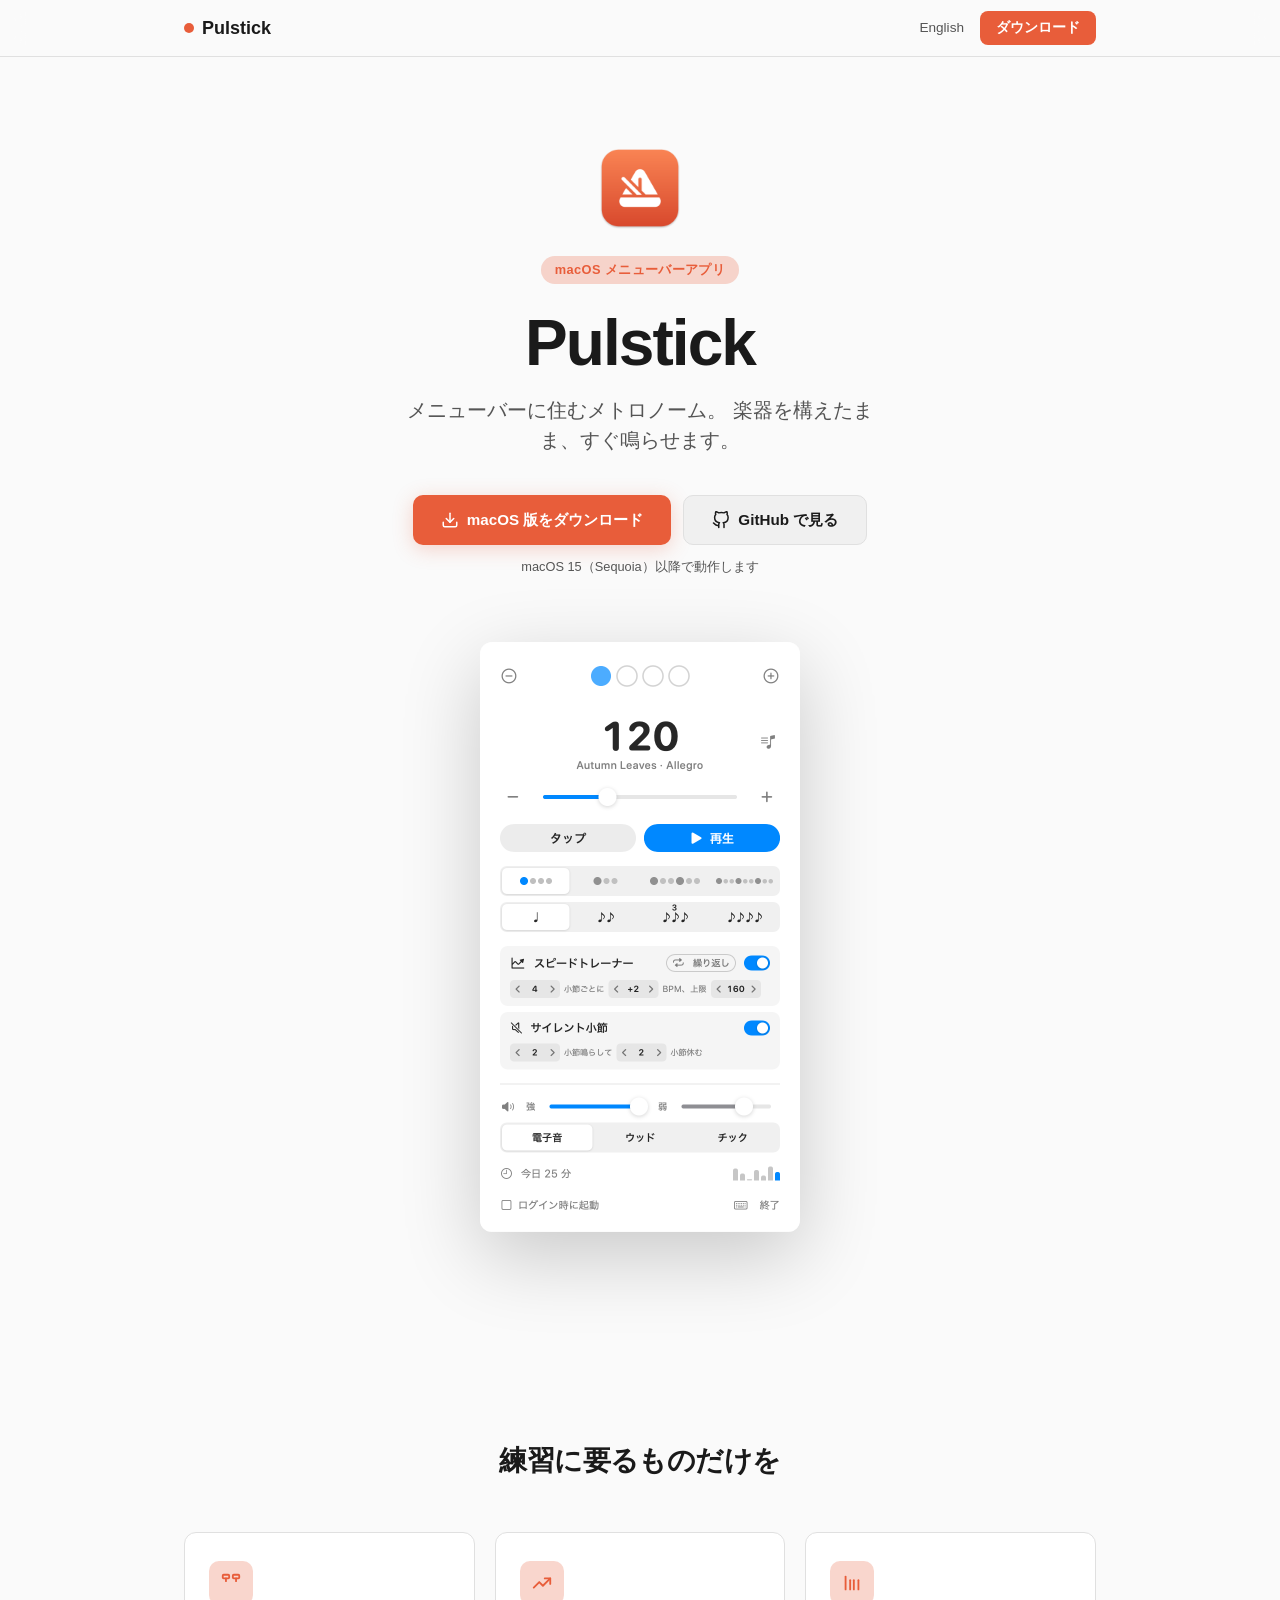
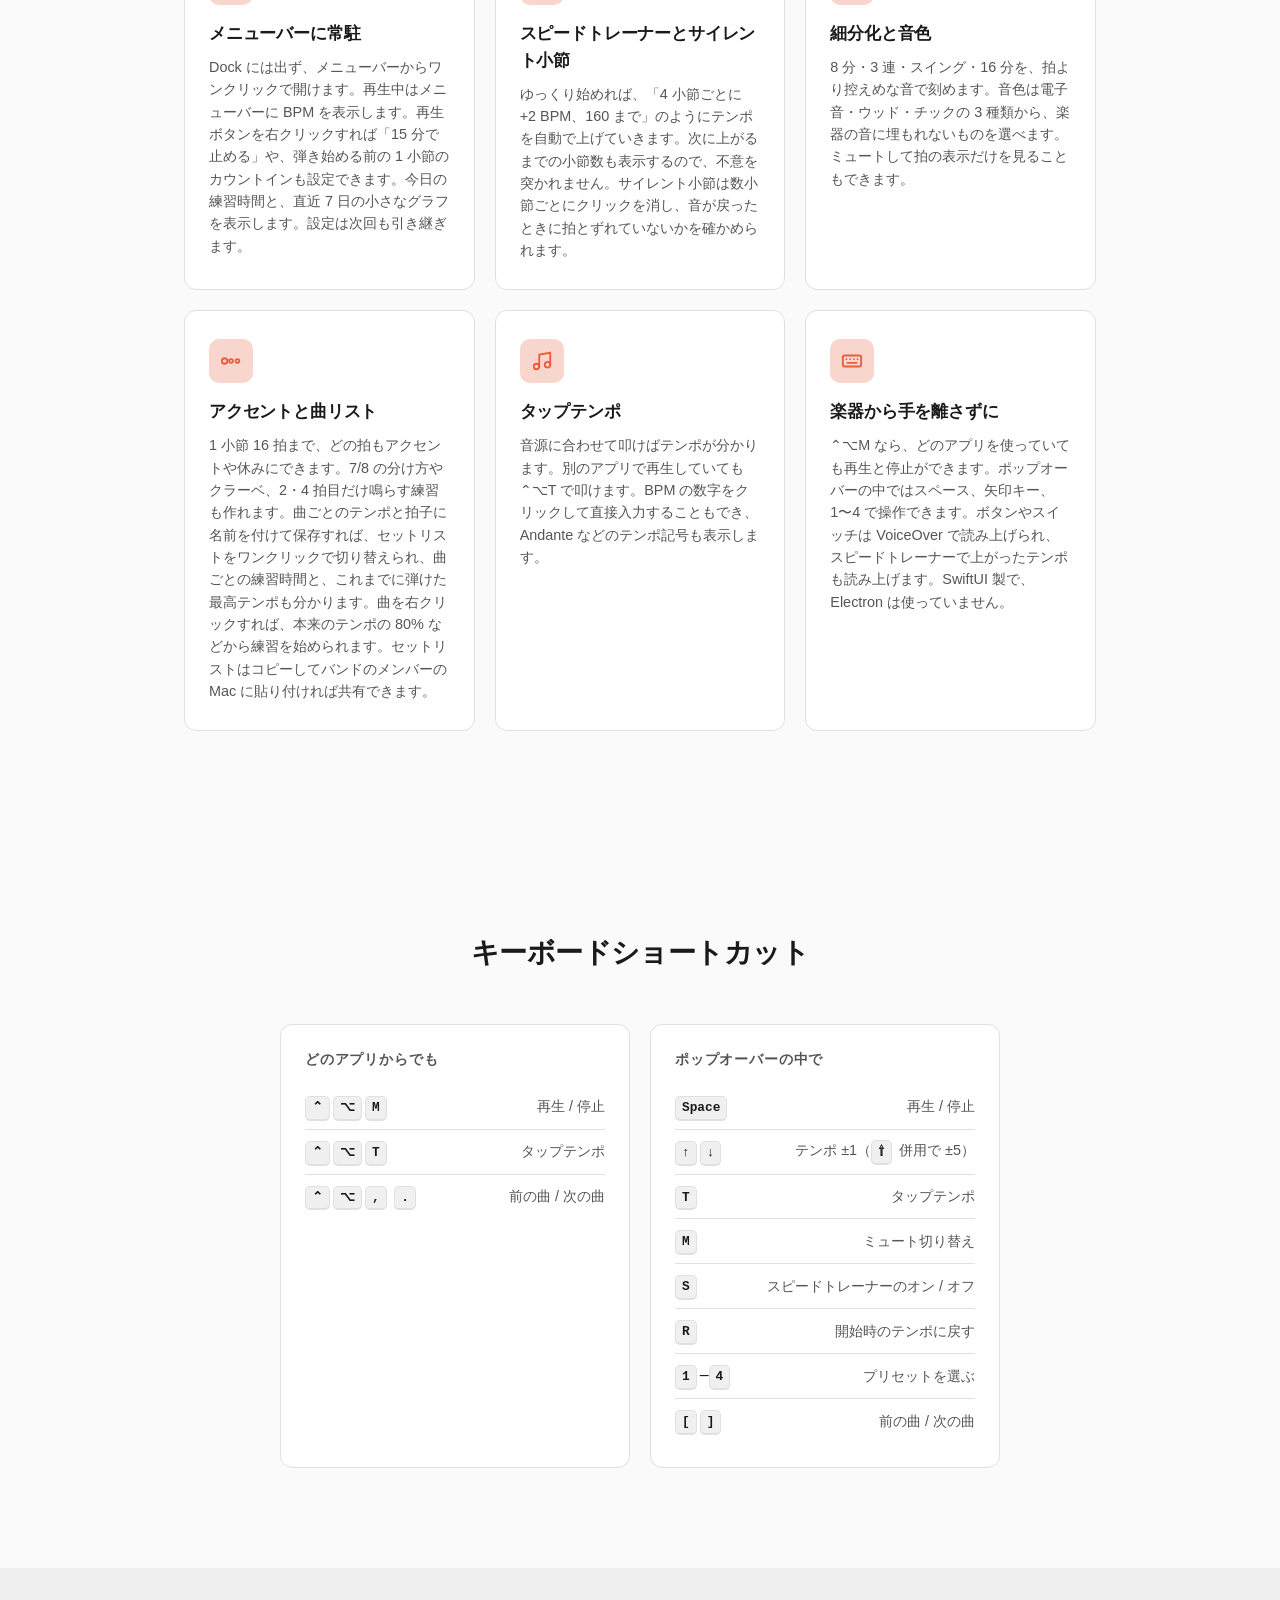
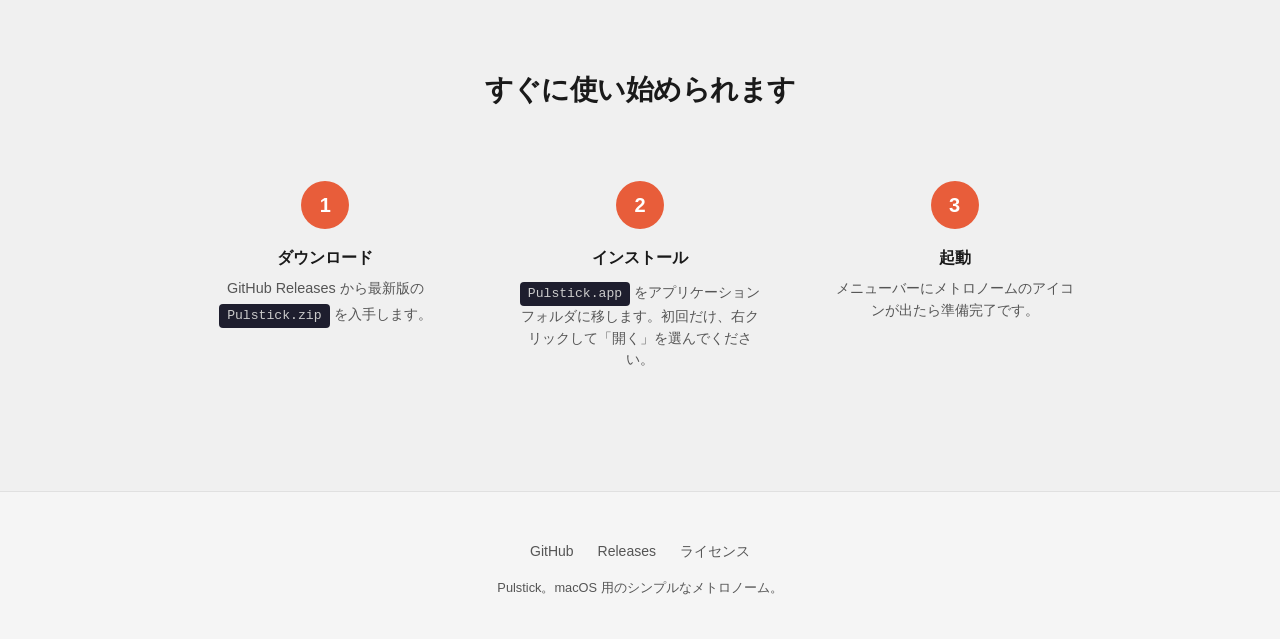
==== commit ca075b73: "style: tuck volume, click sound and Launch at Login behind a gear button The popover now opens on te" ====
--- a/docs/ja/index.html
+++ b/docs/ja/index.html
@@ -94,7 +94,7 @@
               <svg viewBox="0 0 24 24" aria-hidden="true"><line x1="5" y1="5" x2="5" y2="19"/><line x1="10" y1="9" x2="10" y2="19"/><line x1="14" y1="9" x2="14" y2="19"/><line x1="19" y1="9" x2="19" y2="19"/></svg>
             </div>
             <h3>細分化と音色</h3>
-            <p>8 分・3 連・16 分を、拍より控えめな音で刻めます。音色は電子音・ウッド・チックの 3 種類から、楽器の音に埋もれないものを選べます。ミュートして拍の表示だけを見ることもできます。</p>
+            <p>8 分・3 連・スイング・16 分を、拍より控えめな音で刻めます。音色は電子音・ウッド・チックの 3 種類から、楽器の音に埋もれないものを選べます。ミュートして拍の表示だけを見ることもできます。</p>
           </div>
 
           <div class="feature-card">
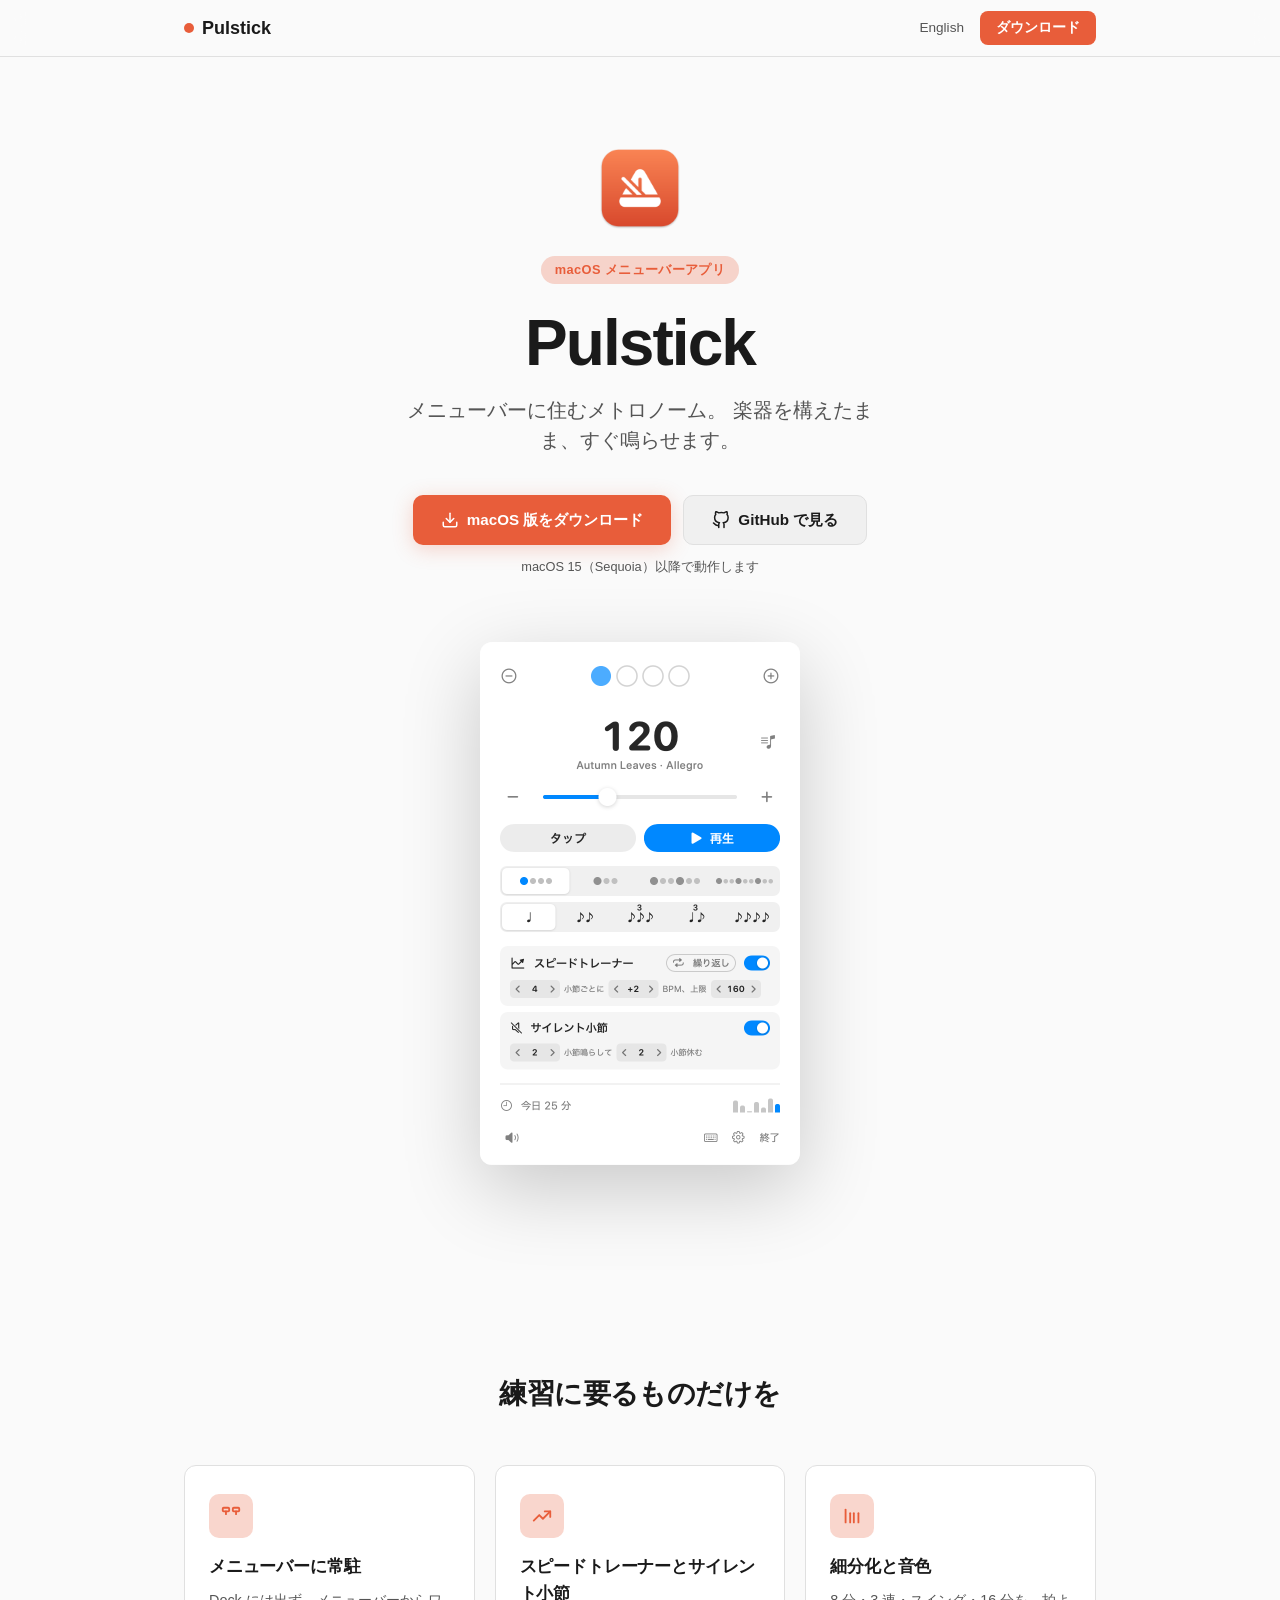
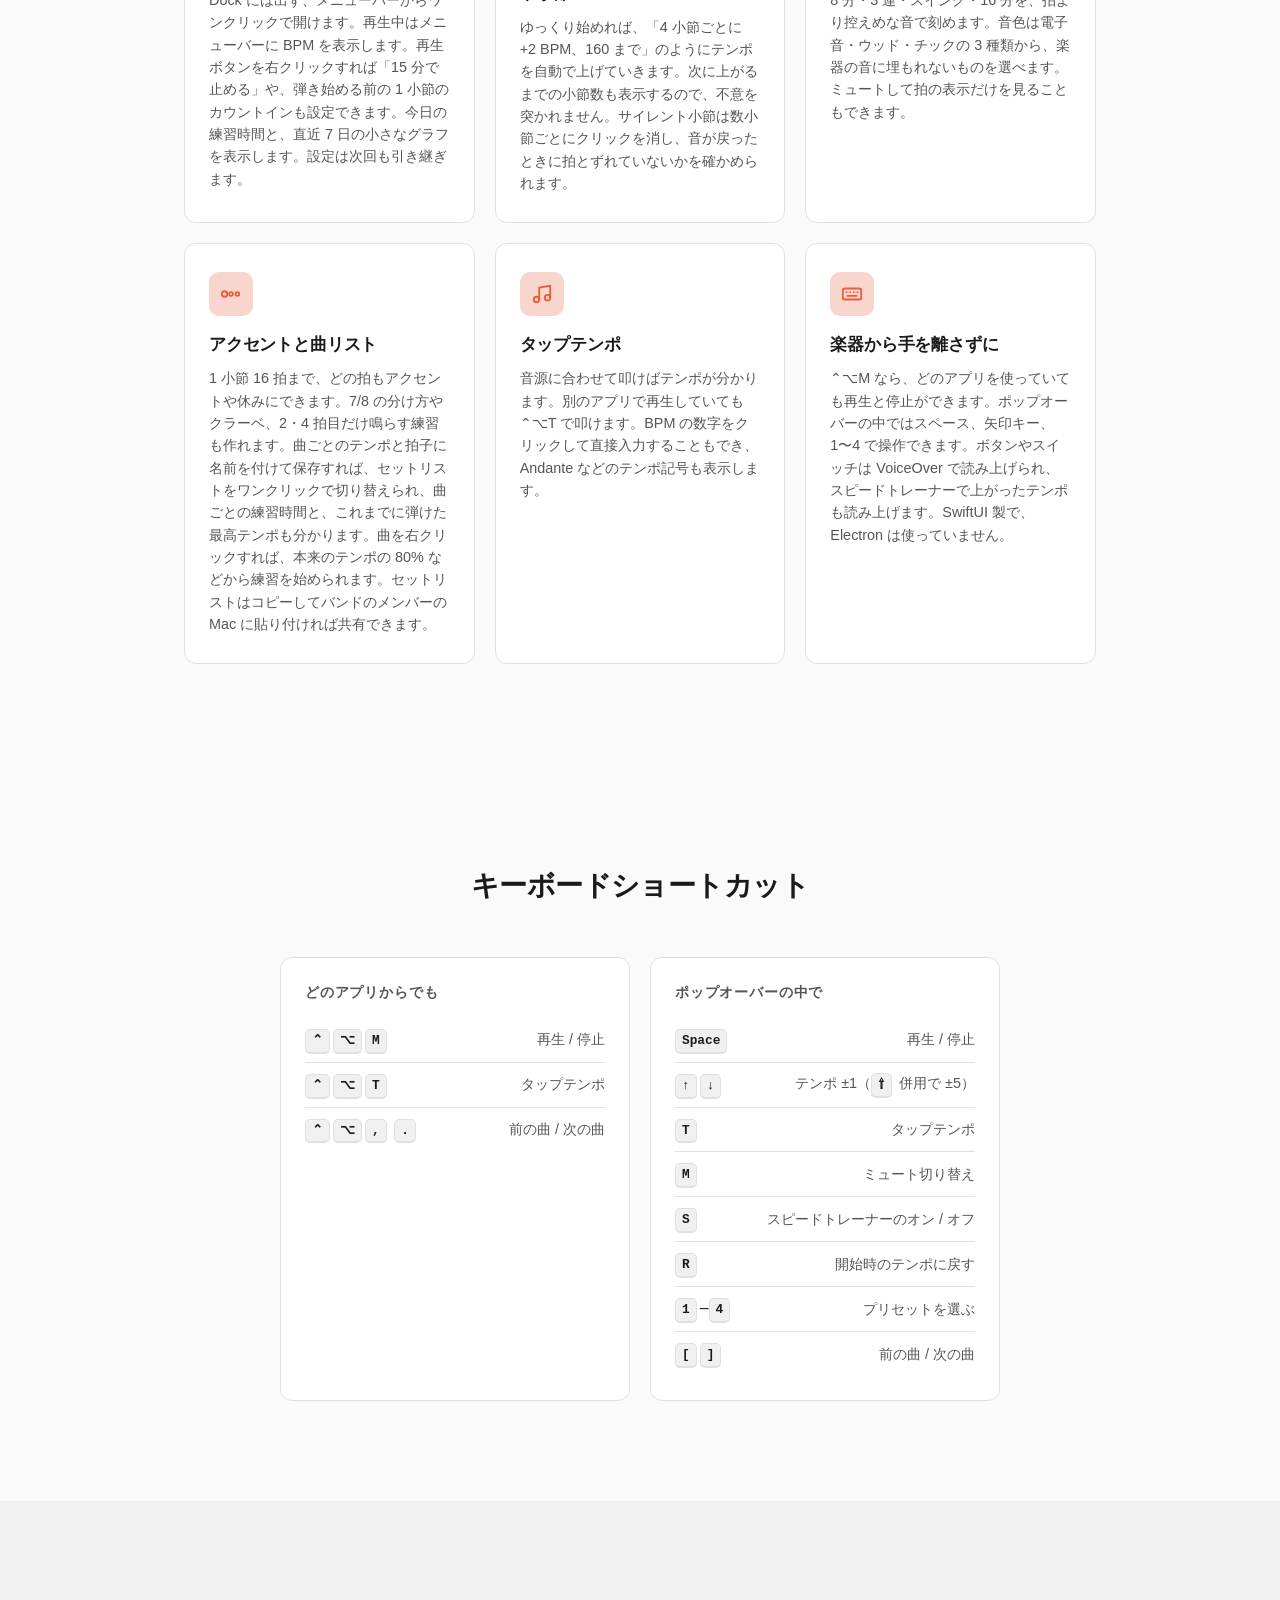
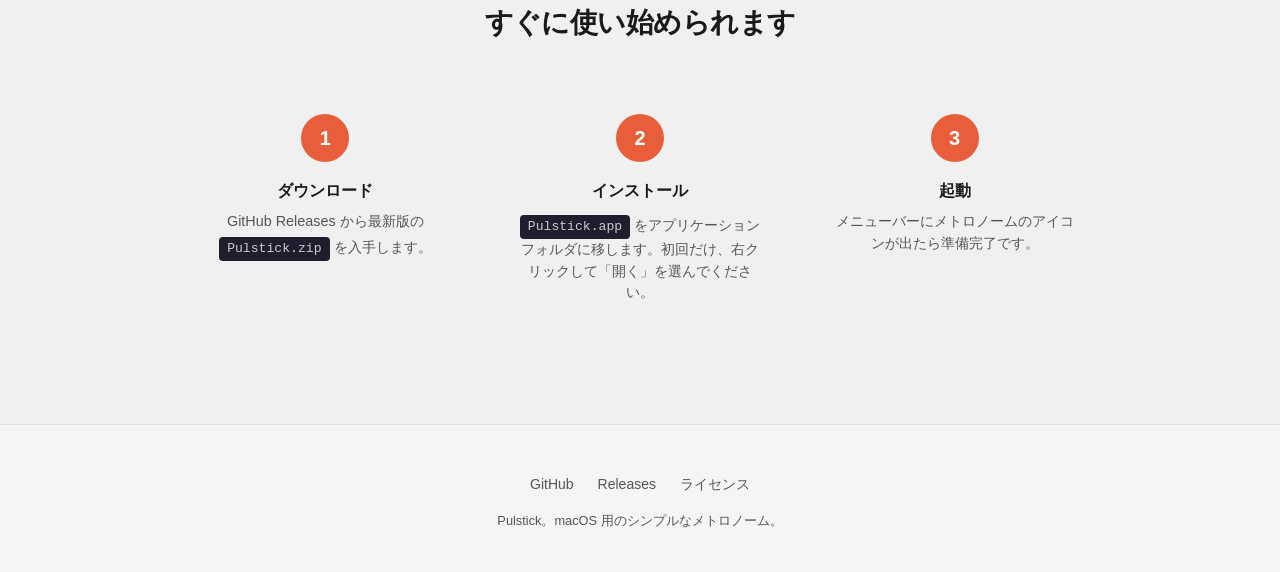
==== commit ba026223: "docs: refresh screenshots" ====
--- a/docs/ja/index.html
+++ b/docs/ja/index.html
@@ -61,7 +61,7 @@
         <div class="screenshot-wrapper">
           <picture>
             <source srcset="screenshot-dark.png" media="(prefers-color-scheme: dark)">
-            <img src="screenshot.png" alt="Pulstick の画面。拍の丸、120 BPM（Allegro）、拍子と細分化のボタン、スピードトレーナーとサイレント小節の設定、タップと再生のボタン、今日の練習時間" class="screenshot" width="320" height="590" />
+            <img src="screenshot.png" alt="Pulstick の画面。拍の丸、120 BPM（Allegro）、拍子と細分化のボタン、スピードトレーナーとサイレント小節の設定、タップと再生のボタン、今日の練習時間" class="screenshot" width="320" height="523" />
           </picture>
         </div>
       </div>
